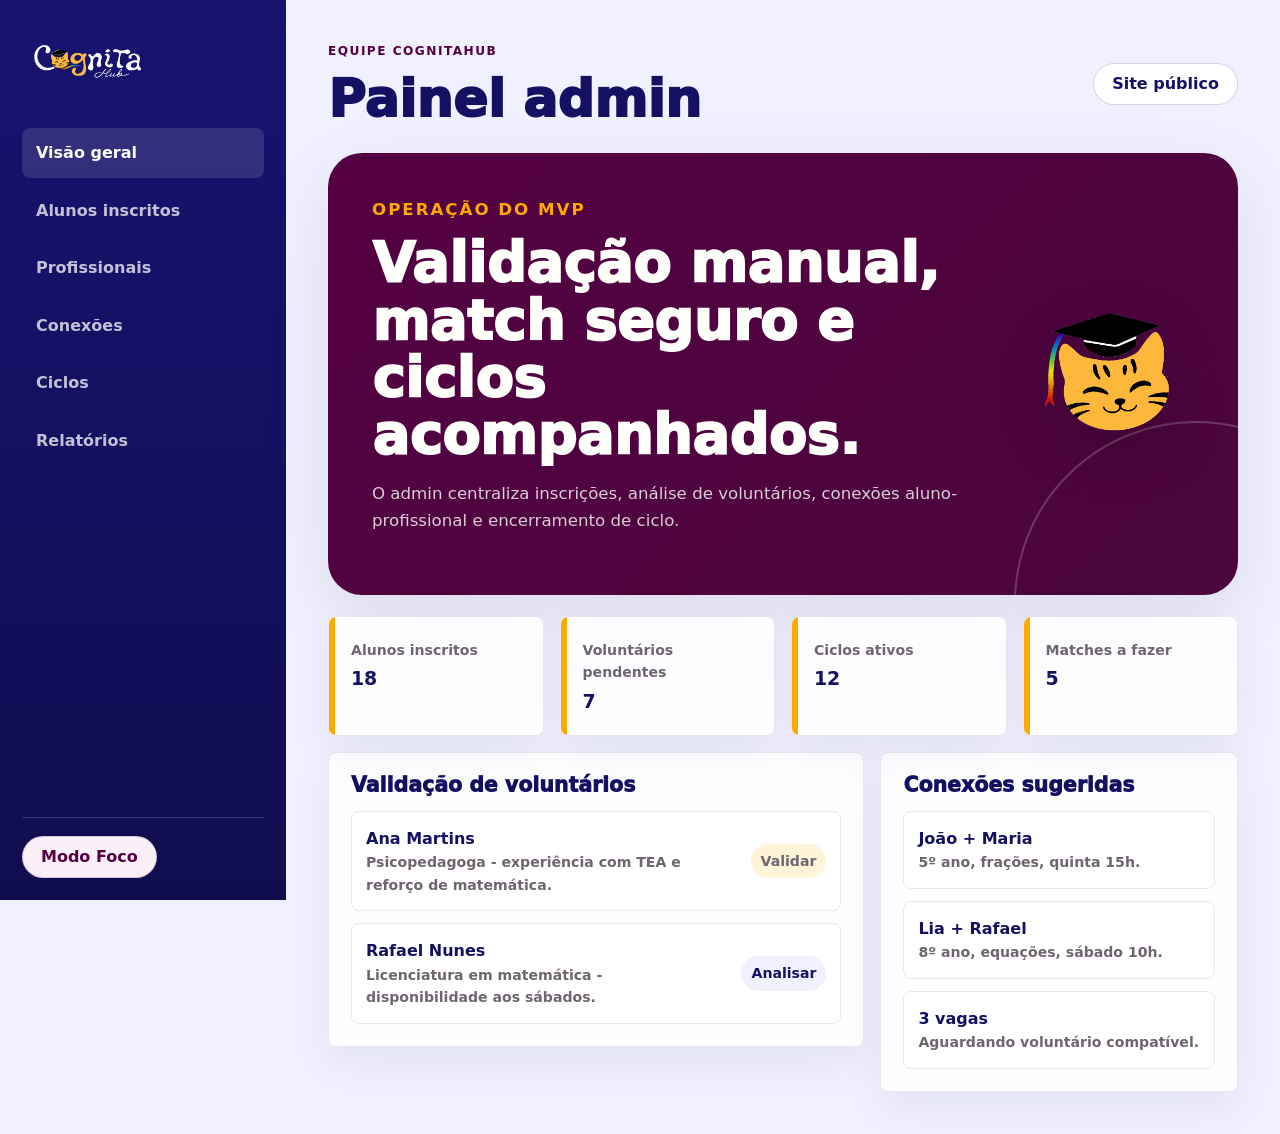
==== pages/admin.html @ 5374a5af "Initial commit" ====
<!DOCTYPE html>
<html lang="pt-BR">
  <head>
    <meta charset="UTF-8" />
    <meta name="viewport" content="width=device-width, initial-scale=1.0" />
    <title>Admin | CognitaHub</title>
    <link rel="stylesheet" href="../css/styles.css" />
  </head>
  <body class="app-body">
    <div class="app-shell">
      <aside class="sidebar" aria-label="Menu administrativo">
        <a class="sidebar-logo sidebar-logo-clean" href="../index.html">
          <img src="../assets/logo-retangular-transparent.png" alt="CognitaHub" />
        </a>
        <nav class="sidebar-nav">
          <a class="active" href="admin.html">Visão geral</a>
          <a href="#alunos">Alunos inscritos</a>
          <a href="#profissionais">Profissionais</a>
          <a href="#matches">Conexões</a>
          <a href="#ciclos">Ciclos</a>
          <a href="#relatorios">Relatórios</a>
        </nav>
        <div class="sidebar-footer">
          <button class="btn btn-soft" type="button" data-focus-toggle aria-pressed="false">Modo Foco</button>
        </div>
      </aside>

      <main class="app-main">
        <div class="app-topbar">
          <div>
            <p class="eyebrow">Equipe CognitaHub</p>
            <h1>Painel admin</h1>
          </div>
          <a class="btn btn-ghost" href="../index.html">Site público</a>
        </div>

        <section class="app-hero">
          <div>
            <p class="eyebrow">Operação do MVP</p>
            <h2>Validação manual, match seguro e ciclos acompanhados.</h2>
            <p>
              O admin centraliza inscrições, análise de voluntários, conexões aluno-profissional e encerramento de ciclo.
            </p>
          </div>
          <img src="../assets/logo-icon-transparent.png" alt="" aria-hidden="true" />
        </section>

        <section class="stats-grid" aria-label="Resumo administrativo">
          <article class="app-card stat">
            <span>Alunos inscritos</span>
            <strong>18</strong>
          </article>
          <article class="app-card stat">
            <span>Voluntários pendentes</span>
            <strong>7</strong>
          </article>
          <article class="app-card stat">
            <span>Ciclos ativos</span>
            <strong>12</strong>
          </article>
          <article class="app-card stat">
            <span>Matches a fazer</span>
            <strong>5</strong>
          </article>
        </section>

        <section class="dashboard-grid">
          <article class="app-card" id="profissionais">
            <h2>Validação de voluntários</h2>
            <ul class="admin-list">
              <li class="list-row">
                <div>
                  <strong>Ana Martins</strong>
                  <span>Psicopedagoga - experiência com TEA e reforço de matemática.</span>
                </div>
                <span class="tag">Validar</span>
              </li>
              <li class="list-row">
                <div>
                  <strong>Rafael Nunes</strong>
                  <span>Licenciatura em matemática - disponibilidade aos sábados.</span>
                </div>
                <span class="tag blue">Analisar</span>
              </li>
            </ul>
          </article>

          <aside class="app-card" id="matches">
            <h2>Conexões sugeridas</h2>
            <ul class="task-list">
              <li class="list-row">
                <div>
                  <strong>João + Maria</strong>
                  <span>5º ano, frações, quinta 15h.</span>
                </div>
              </li>
              <li class="list-row">
                <div>
                  <strong>Lia + Rafael</strong>
                  <span>8º ano, equações, sábado 10h.</span>
                </div>
              </li>
              <li class="list-row">
                <div>
                  <strong>3 vagas</strong>
                  <span>Aguardando voluntário compatível.</span>
                </div>
              </li>
            </ul>
          </aside>
        </section>
      </main>
    </div>

    <nav class="bottom-nav" aria-label="Menu inferior">
      <a class="active" href="admin.html">Geral</a>
      <a href="#alunos">Alunos</a>
      <a href="#profissionais">Profissionais</a>
      <a href="#matches">Conexões</a>
      <a href="#relatorios">Relatórios</a>
    </nav>

    <script src="../js/app.js"></script>
  </body>
</html>
---- css/styles.css ----
:root {
  --warm-white: #fffffc;
  --paper: #ffffff;
  --navy: #141162;
  --gold: #ffa800;
  --wine: #540042;
  --ink: #230220;
  --muted: #6f6570;
  --line: #ebe6ec;
  --soft-gold: #fff4d8;
  --soft-blue: #f0f0ff;
  --soft-wine: #faeef7;
  --soft-lavender: #f4f2ff;
  --shadow: 0 22px 70px rgba(35, 2, 32, 0.09);
  --shadow-strong: 0 28px 90px rgba(20, 17, 98, 0.2);
  --radius-sm: 8px;
  --radius: 20px;
  --radius-lg: 34px;
  --container: 1180px;
  --header-height: 78px;
}

* {
  box-sizing: border-box;
}

html {
  scroll-behavior: smooth;
}

body {
  margin: 0;
  background: var(--warm-white);
  color: var(--ink);
  font-family: Inter, ui-sans-serif, system-ui, -apple-system, BlinkMacSystemFont, "Segoe UI", sans-serif;
  line-height: 1.6;
  letter-spacing: 0;
}

body.nav-open {
  overflow: hidden;
}

img {
  display: block;
  max-width: 100%;
}

a {
  color: inherit;
  text-decoration: none;
}

button,
input,
select,
textarea {
  font: inherit;
}

button {
  cursor: pointer;
}

:focus-visible {
  outline: 3px solid var(--gold);
  outline-offset: 3px;
}

.sr-only,
.skip-link:not(:focus) {
  position: absolute;
  width: 1px;
  height: 1px;
  padding: 0;
  margin: -1px;
  overflow: hidden;
  clip: rect(0, 0, 0, 0);
  white-space: nowrap;
  border: 0;
}

.skip-link:focus {
  position: fixed;
  z-index: 1000;
  top: 14px;
  left: 14px;
  padding: 10px 14px;
  border-radius: var(--radius);
  background: var(--gold);
  color: var(--ink);
  font-weight: 800;
}

.site-header {
  position: sticky;
  z-index: 50;
  top: 0;
  display: grid;
  grid-template-columns: auto 1fr auto;
  align-items: center;
  min-height: var(--header-height);
  padding: 12px clamp(18px, 4vw, 48px);
  border-bottom: 1px solid rgba(20, 17, 98, 0.09);
  background: rgba(255, 255, 252, 0.94);
  backdrop-filter: blur(14px);
}

.brand {
  display: inline-flex;
  align-items: center;
  width: min(220px, 44vw);
}

.brand img {
  width: 100%;
  max-height: 52px;
  object-fit: contain;
  object-position: left center;
  border-radius: var(--radius);
}

.brand-clean {
  width: auto;
  gap: 12px;
}

.brand-orb {
  display: grid;
  width: 54px;
  height: 54px;
  flex: 0 0 auto;
  place-items: center;
  overflow: hidden;
  border-radius: 18px;
  background: var(--navy);
  box-shadow: 0 14px 30px rgba(20, 17, 98, 0.16);
}

.brand-orb img {
  width: 48px;
  height: 48px;
  max-height: none;
  object-fit: contain;
  border-radius: 0;
}

.brand-copy {
  display: flex;
  flex-direction: column;
  line-height: 1.05;
}

.brand-copy strong {
  color: var(--navy);
  font-size: 1.15rem;
  font-weight: 950;
}

.brand-copy small {
  margin-top: 4px;
  color: var(--muted);
  font-size: 0.82rem;
  font-weight: 700;
}

.site-nav {
  display: flex;
  justify-content: center;
  gap: clamp(16px, 2.4vw, 34px);
  color: var(--ink);
  font-size: 0.95rem;
  font-weight: 700;
}

.site-nav a {
  position: relative;
  padding: 10px 0;
}

.site-nav a::after {
  position: absolute;
  right: 0;
  bottom: 4px;
  left: 0;
  height: 2px;
  background: var(--gold);
  content: "";
  transform: scaleX(0);
  transform-origin: left;
  transition: transform 180ms ease;
}

.site-nav a:hover::after,
.site-nav a:focus-visible::after {
  transform: scaleX(1);
}

.header-actions,
.hero-actions,
.form-actions {
  display: flex;
  align-items: center;
  gap: 10px;
  flex-wrap: wrap;
}

.btn {
  display: inline-flex;
  min-height: 42px;
  align-items: center;
  justify-content: center;
  gap: 8px;
  border: 1px solid transparent;
  border-radius: 999px;
  padding: 10px 18px;
  font-weight: 800;
  line-height: 1;
  transition: transform 160ms ease, box-shadow 160ms ease, background 160ms ease, color 160ms ease, border 160ms ease;
}

.btn:hover {
  transform: translateY(-1px);
}

.btn-primary {
  background: var(--gold);
  color: var(--ink);
  box-shadow: 0 10px 24px rgba(255, 168, 0, 0.24);
}

.btn-primary:hover {
  background: #ffbc2e;
}

.btn-ghost {
  border-color: rgba(20, 17, 98, 0.18);
  background: var(--paper);
  color: var(--navy);
}

.btn-ghost:hover {
  border-color: var(--navy);
}

.btn-soft {
  border-color: rgba(84, 0, 66, 0.18);
  background: var(--soft-wine);
  color: var(--wine);
}

.btn-light {
  background: var(--paper);
  color: var(--navy);
}

.btn-large {
  min-height: 50px;
  padding-inline: 22px;
}

.menu-toggle {
  display: none;
  width: 44px;
  height: 44px;
  align-items: center;
  justify-content: center;
  border: 1px solid var(--line);
  border-radius: 999px;
  background: var(--paper);
}

.menu-toggle span:not(.sr-only) {
  display: block;
  width: 18px;
  height: 2px;
  margin: 3px 0;
  border-radius: 999px;
  background: var(--navy);
}

.hero {
  position: relative;
  min-height: calc(88svh - var(--header-height));
  overflow: hidden;
  display: flex;
  align-items: center;
  padding: clamp(64px, 8vw, 110px) clamp(22px, 6vw, 86px);
  background: var(--navy);
  color: var(--warm-white);
}

.hero::after {
  position: absolute;
  right: 0;
  bottom: 0;
  left: 0;
  height: 12px;
  background: var(--gold);
  content: "";
}

.hero-v2 {
  display: grid;
  grid-template-columns: minmax(0, 1fr) minmax(340px, 0.86fr);
  gap: clamp(30px, 6vw, 82px);
  min-height: calc(92svh - var(--header-height));
  background: linear-gradient(135deg, var(--navy) 0%, #17136f 56%, #21115e 100%);
}

.hero-v2::after {
  height: 10px;
}

.hero-bg-shape {
  display: none;
}

.hero-mark {
  position: absolute;
  right: clamp(-130px, -6vw, -40px);
  bottom: clamp(18px, 5vw, 70px);
  width: min(48vw, 560px);
  min-width: 320px;
  border-radius: 50%;
  opacity: 0.93;
  box-shadow: 0 34px 80px rgba(0, 0, 0, 0.22);
}

.hero-content {
  position: relative;
  z-index: 1;
  width: min(720px, 100%);
}

.hero-v2 .hero-content {
  z-index: 2;
  width: min(760px, 100%);
}

.eyebrow {
  margin: 0 0 12px;
  color: var(--wine);
  font-size: 0.76rem;
  font-weight: 900;
  letter-spacing: 0.12em;
  text-transform: uppercase;
}

.hero .eyebrow,
.volunteer-cta .eyebrow,
.app-hero .eyebrow {
  color: var(--gold);
}

h1,
h2,
h3,
p {
  overflow-wrap: break-word;
}

h1,
h2,
h3 {
  margin: 0;
  color: inherit;
  line-height: 1.04;
  letter-spacing: 0;
}

h1 {
  max-width: 13ch;
  font-size: clamp(3rem, 6.6vw, 6.2rem);
  font-weight: 950;
}

h2 {
  font-size: clamp(2rem, 4.4vw, 4rem);
  font-weight: 950;
}

h3 {
  font-size: clamp(1.12rem, 2vw, 1.45rem);
  font-weight: 900;
}

.hero-copy {
  max-width: 690px;
  margin: 22px 0 28px;
  color: rgba(255, 255, 252, 0.88);
  font-size: clamp(1.08rem, 2vw, 1.35rem);
}

.hero-v2 .hero-copy {
  max-width: 650px;
  margin: 26px 0 30px;
  color: rgba(255, 255, 252, 0.84);
  font-size: clamp(1.08rem, 1.7vw, 1.28rem);
}

.hero-visual {
  position: relative;
  z-index: 2;
  display: grid;
  place-items: center;
}

.mascot-stage {
  position: relative;
  display: grid;
  width: min(430px, 100%);
  aspect-ratio: 1 / 1;
  place-items: center;
  border: 1px solid rgba(255, 255, 252, 0.16);
  border-radius: var(--radius-lg);
  background: rgba(255, 255, 252, 0.08);
  box-shadow: var(--shadow-strong);
  backdrop-filter: blur(10px);
}

.hero-mascot {
  width: 80%;
  max-height: 84%;
  object-fit: contain;
  filter: drop-shadow(0 26px 35px rgba(0, 0, 0, 0.22));
}

.floating-card {
  position: absolute;
  min-width: 118px;
  border: 1px solid rgba(20, 17, 98, 0.08);
  border-radius: var(--radius-sm);
  padding: 12px 14px;
  background: var(--paper);
  color: var(--navy);
  box-shadow: 0 18px 46px rgba(0, 0, 0, 0.16);
}

.floating-card strong {
  display: block;
  color: var(--gold);
  font-size: 1.15rem;
  font-weight: 950;
}

.floating-card span {
  display: block;
  margin-top: 2px;
  color: var(--muted);
  font-size: 0.78rem;
  font-weight: 800;
}

.card-a {
  top: 34px;
  left: -32px;
}

.card-b {
  right: -38px;
  top: 48%;
}

.card-c {
  bottom: -22px;
  left: 36px;
}

.hero-metrics {
  display: flex;
  flex-wrap: wrap;
  gap: 10px;
  margin-top: 28px;
}

.hero-metrics span {
  border: 1px solid rgba(255, 255, 252, 0.22);
  border-radius: 999px;
  padding: 8px 12px;
  background: rgba(255, 255, 252, 0.09);
  color: var(--warm-white);
  font-size: 0.9rem;
  font-weight: 800;
}

.section {
  width: min(var(--container), calc(100% - 36px));
  margin: 0 auto;
  padding: clamp(68px, 9vw, 112px) 0;
}

.section-heading {
  max-width: 780px;
  margin: 0 auto 34px;
  text-align: center;
}

.section-heading.align-left {
  margin: 0;
  text-align: left;
}

.section-heading p:not(.eyebrow),
.safety-section p,
.volunteer-cta p,
.app-hero p {
  color: var(--muted);
  font-size: 1.04rem;
}

.feature-grid {
  display: grid;
  gap: 18px;
}

.feature-grid.three {
  grid-template-columns: repeat(3, minmax(0, 1fr));
}

.card,
.mini-card,
.auth-panel,
.app-card,
.activity-card,
.list-row {
  border: 1px solid var(--line);
  border-radius: var(--radius-sm);
  background: var(--paper);
  box-shadow: var(--shadow);
}

.card {
  padding: 26px;
}

.card p {
  margin: 12px 0 0;
  color: var(--muted);
}

.step-card {
  position: relative;
  overflow: hidden;
  min-height: 210px;
}

.step-card::before {
  position: absolute;
  top: 0;
  right: 0;
  left: 0;
  height: 6px;
  background: var(--gold);
  content: "";
}

.step-number {
  display: inline-flex;
  width: 42px;
  height: 42px;
  align-items: center;
  justify-content: center;
  margin-bottom: 18px;
  border-radius: 50%;
  background: var(--navy);
  color: var(--warm-white);
  font-weight: 900;
}

.split-section {
  display: grid;
  grid-template-columns: 0.86fr 1.14fr;
  gap: clamp(28px, 6vw, 74px);
  align-items: start;
}

.audience-list {
  display: grid;
  gap: 16px;
}

.audience-card {
  display: grid;
  grid-template-columns: 0.38fr 1fr;
  gap: 18px;
  align-items: center;
}

.audience-card h3 {
  color: var(--navy);
}

.journey-section {
  position: relative;
}

.journey-grid {
  position: relative;
  display: grid;
  grid-template-columns: repeat(3, minmax(0, 1fr));
  gap: 20px;
}

.journey-grid::before {
  position: absolute;
  top: 68px;
  right: 14%;
  left: 14%;
  height: 3px;
  border-radius: 999px;
  background: linear-gradient(90deg, var(--gold), var(--wine));
  content: "";
  opacity: 0.35;
}

.journey-card {
  position: relative;
  z-index: 1;
  min-height: 260px;
  border: 1px solid rgba(20, 17, 98, 0.1);
  border-radius: var(--radius-sm);
  padding: 28px;
  background: var(--paper);
  box-shadow: var(--shadow);
}

.journey-index {
  display: inline-flex;
  margin-bottom: 18px;
  color: var(--wine);
  font-size: 0.8rem;
  font-weight: 950;
  letter-spacing: 0.12em;
}

.journey-icon {
  display: grid;
  width: 58px;
  height: 58px;
  place-items: center;
  margin-bottom: 20px;
  border-radius: var(--radius-sm);
  background: var(--soft-gold);
  color: var(--wine);
  font-weight: 950;
}

.journey-card h3 {
  color: var(--navy);
}

.journey-card p {
  margin: 12px 0 0;
  color: var(--muted);
}

.audience-v2 {
  display: grid;
  grid-template-columns: 0.95fr 1.05fr;
  gap: clamp(32px, 6vw, 80px);
  align-items: center;
}

.audience-copy p:not(.eyebrow) {
  max-width: 620px;
  color: var(--muted);
  font-size: 1.08rem;
}

.pill-list {
  display: flex;
  flex-wrap: wrap;
  gap: 10px;
  margin-top: 26px;
}

.pill-list span {
  border-radius: 999px;
  padding: 10px 14px;
  background: var(--soft-blue);
  color: var(--navy);
  font-weight: 900;
}

.student-panel {
  position: relative;
  overflow: hidden;
  display: grid;
  min-height: 420px;
  align-content: end;
  gap: 16px;
  border-radius: var(--radius-lg);
  padding: 34px;
  background: linear-gradient(135deg, var(--navy), #27227f);
  color: var(--warm-white);
  box-shadow: var(--shadow-strong);
}

.student-panel img {
  position: absolute;
  top: 34px;
  right: 34px;
  width: min(220px, 44%);
  filter: drop-shadow(0 20px 30px rgba(0, 0, 0, 0.18));
}

.student-message {
  position: relative;
  z-index: 1;
  width: min(430px, 100%);
  border: 1px solid rgba(255, 255, 252, 0.18);
  border-radius: var(--radius);
  padding: 20px;
  background: rgba(255, 255, 252, 0.1);
}

.student-message strong {
  display: block;
  font-size: 1.25rem;
}

.student-message span {
  display: block;
  margin-top: 8px;
  color: rgba(255, 255, 252, 0.72);
}

.student-mini-grid {
  position: relative;
  z-index: 1;
  display: grid;
  grid-template-columns: repeat(2, 1fr);
  gap: 14px;
}

.student-mini-grid div {
  border-radius: var(--radius-sm);
  padding: 18px;
  background: var(--paper);
  color: var(--navy);
}

.student-mini-grid strong {
  display: block;
  color: var(--gold);
  font-size: 1.7rem;
  font-weight: 950;
}

.student-mini-grid span {
  color: var(--muted);
  font-weight: 800;
}

.band {
  width: 100%;
  max-width: none;
  padding-inline: max(18px, calc((100vw - var(--container)) / 2));
  background: var(--soft-blue);
}

.cycle-v2 {
  background: var(--soft-lavender);
}

.timeline {
  display: grid;
  grid-template-columns: repeat(6, minmax(0, 1fr));
  gap: 12px;
}

.timeline article {
  min-height: 148px;
  border: 1px solid rgba(20, 17, 98, 0.12);
  border-radius: var(--radius);
  padding: 18px;
  background: var(--paper);
}

.timeline span {
  display: inline-block;
  margin-bottom: 14px;
  color: var(--wine);
  font-size: 0.78rem;
  font-weight: 900;
  text-transform: uppercase;
}

.timeline h3 {
  font-size: 1rem;
  line-height: 1.28;
}

.cycle-track {
  position: relative;
  display: grid;
  grid-template-columns: repeat(6, minmax(0, 1fr));
  gap: 14px;
}

.cycle-track::before {
  position: absolute;
  top: 34px;
  right: 7%;
  left: 7%;
  height: 4px;
  border-radius: 999px;
  background: linear-gradient(90deg, var(--gold), var(--wine), var(--navy));
  content: "";
  opacity: 0.3;
}

.cycle-track article {
  position: relative;
  z-index: 1;
  min-height: 170px;
  border: 1px solid rgba(20, 17, 98, 0.12);
  border-radius: var(--radius-sm);
  padding: 22px;
  background: rgba(255, 255, 255, 0.86);
  box-shadow: 0 18px 46px rgba(20, 17, 98, 0.07);
}

.cycle-track article::before {
  display: block;
  width: 24px;
  height: 24px;
  margin-bottom: 26px;
  border: 5px solid var(--gold);
  border-radius: 50%;
  background: var(--navy);
  content: "";
}

.cycle-track span {
  display: block;
  color: var(--wine);
  font-size: 0.78rem;
  font-weight: 950;
  letter-spacing: 0.08em;
  text-transform: uppercase;
}

.cycle-track strong {
  display: block;
  margin-top: 12px;
  color: var(--ink);
  font-size: 1rem;
  line-height: 1.25;
}

.platform-section {
  padding-bottom: 48px;
}

.role-tabs,
.signup-tabs,
.grade-tabs {
  display: flex;
  flex-wrap: wrap;
  justify-content: center;
  gap: 8px;
  margin: 0 auto 24px;
}

.role-tab,
.signup-tab,
.grade-tab {
  min-height: 40px;
  border: 1px solid rgba(20, 17, 98, 0.16);
  border-radius: 999px;
  padding: 9px 16px;
  background: var(--paper);
  color: var(--navy);
  font-weight: 850;
}

.role-tab.active,
.signup-tab.active,
.grade-tab.active {
  border-color: var(--navy);
  background: var(--navy);
  color: var(--warm-white);
}

.dashboard-preview {
  position: relative;
  min-height: 315px;
  overflow: hidden;
  border-radius: var(--radius-lg);
  background: linear-gradient(135deg, var(--navy), #201775);
  color: var(--warm-white);
  box-shadow: var(--shadow-strong);
}

.preview-panel {
  display: none;
  padding: clamp(22px, 4vw, 36px);
}

.preview-panel.active {
  display: block;
}

.preview-header {
  display: flex;
  align-items: start;
  justify-content: space-between;
  gap: 18px;
  margin-bottom: 28px;
}

.mini-grid {
  display: grid;
  grid-template-columns: repeat(3, minmax(0, 1fr));
  gap: 14px;
}

.mini-card {
  border-radius: var(--radius-sm);
  padding: 22px;
  background: rgba(255, 255, 252, 0.96);
  color: var(--ink);
  box-shadow: none;
}

.mini-card span,
.stat span,
.progress-label,
.activity-meta,
.list-row span {
  display: block;
  color: var(--muted);
  font-size: 0.88rem;
  font-weight: 750;
}

.mini-card strong,
.stat strong {
  display: block;
  margin-top: 6px;
  color: var(--navy);
  font-size: 1.18rem;
  line-height: 1.25;
}

.safety-section {
  display: flex;
  align-items: center;
  justify-content: space-between;
  gap: 28px;
  margin-block: clamp(24px, 5vw, 64px);
  border: 1px solid rgba(20, 17, 98, 0.1);
  border-radius: var(--radius-lg);
  padding: clamp(28px, 5vw, 48px);
  background: var(--paper);
  box-shadow: 0 18px 48px rgba(20, 17, 98, 0.07);
}

.safety-section > div {
  max-width: 790px;
}

.volunteer-cta {
  width: min(var(--container), calc(100% - 36px));
  margin-bottom: 64px;
  border-radius: var(--radius);
  padding: clamp(28px, 5vw, 52px);
  background: var(--wine);
  color: var(--warm-white);
  box-shadow: var(--shadow);
}

.volunteer-cta {
  display: flex;
  align-items: center;
  justify-content: space-between;
  gap: 28px;
}

.volunteer-cta p {
  max-width: 780px;
  color: rgba(255, 255, 252, 0.82);
}

.volunteer-cta-v2 {
  display: grid;
  grid-template-columns: 1fr auto;
  align-items: center;
  gap: 32px;
  border-radius: var(--radius-lg);
  padding: clamp(34px, 5vw, 58px);
  background: linear-gradient(135deg, var(--wine), #3b0431);
}

.volunteer-cta-v2 h2 {
  max-width: 780px;
}

.volunteer-cta-v2 p:not(.eyebrow) {
  max-width: 680px;
  color: rgba(255, 255, 252, 0.78);
  font-size: 1.08rem;
}

.volunteer-cta-v2 img {
  width: min(260px, 24vw);
  filter: drop-shadow(0 22px 32px rgba(0, 0, 0, 0.2));
}

.footer {
  padding: 24px;
  background: var(--warm-white);
  color: var(--warm-white);
}

.footer-inner {
  width: 100%;
  border-radius: 34px;
  padding: clamp(34px, 5vw, 72px) clamp(28px, 6vw, 86px) clamp(30px, 4vw, 54px);
  background: #2a0063;
}

.footer-main {
  display: grid;
  grid-template-columns: 1.6fr 1fr 1.05fr 1fr 1.35fr;
  gap: clamp(28px, 5vw, 76px);
  align-items: start;
}

.footer-brand img {
  width: 184px;
  height: auto;
  object-fit: contain;
  object-position: left center;
}

.footer-brand p {
  margin: 28px 0 18px;
  color: rgba(255, 255, 252, 0.92);
  font-weight: 750;
}

.social-links {
  display: flex;
  gap: 14px;
}

.social-links a {
  display: inline-flex;
  width: 30px;
  height: 30px;
  align-items: center;
  justify-content: center;
  color: var(--warm-white);
}

.social-links svg {
  width: 27px;
  height: 27px;
  fill: none;
  stroke: currentColor;
  stroke-linecap: round;
  stroke-linejoin: round;
  stroke-width: 2;
}

.social-links path {
  fill: currentColor;
  stroke: none;
}

.footer-column {
  display: grid;
  gap: 18px;
  color: rgba(255, 255, 252, 0.88);
  font-size: 1rem;
}

.footer-column strong {
  color: var(--warm-white);
  font-size: 1.04rem;
  font-weight: 900;
  line-height: 1.35;
}

.footer-column a {
  width: fit-content;
  color: rgba(255, 255, 252, 0.9);
  font-weight: 650;
  line-height: 1.35;
}

.footer-column a:hover {
  color: var(--gold);
}

.footer-divider {
  height: 1px;
  margin: clamp(42px, 6vw, 62px) 0;
  background: rgba(255, 255, 252, 0.64);
}

.footer-bottom {
  display: flex;
  align-items: center;
  justify-content: space-between;
  gap: 24px;
}

.cforce-mark {
  display: inline-flex;
  align-items: baseline;
  color: var(--warm-white);
  font-weight: 950;
  line-height: 1;
}

.cforce-mark span:first-child {
  font-size: clamp(2.7rem, 5vw, 4.4rem);
}

.cforce-mark span:last-child {
  margin-left: 3px;
  font-size: clamp(1.8rem, 3vw, 2.8rem);
  letter-spacing: 0.02em;
}

.made-by {
  display: flex;
  align-items: center;
  gap: 8px;
  margin: 0;
  color: rgba(255, 255, 252, 0.94);
  font-size: 1rem;
  font-weight: 650;
}


.auth-main {
  min-height: calc(100svh - var(--header-height));
  padding: clamp(28px, 6vw, 70px) 18px;
  background: var(--soft-blue);
}

.auth-layout {
  display: grid;
  grid-template-columns: 0.86fr 1.14fr;
  width: min(var(--container), 100%);
  margin: 0 auto;
  overflow: hidden;
  border-radius: var(--radius);
  background: var(--paper);
  box-shadow: var(--shadow);
}

.auth-intro {
  display: flex;
  min-height: 640px;
  flex-direction: column;
  justify-content: space-between;
  padding: clamp(28px, 5vw, 54px);
  background: var(--navy);
  color: var(--warm-white);
}

.auth-intro img {
  width: min(280px, 76%);
  filter: drop-shadow(0 28px 44px rgba(0, 0, 0, 0.22));
}

.auth-intro p {
  color: rgba(255, 255, 252, 0.82);
}

.auth-content {
  padding: clamp(28px, 5vw, 54px);
}

.auth-panel {
  padding: 24px;
  box-shadow: none;
}

.auth-panel + .auth-panel {
  margin-top: 18px;
}

.form-grid {
  display: grid;
  grid-template-columns: repeat(2, minmax(0, 1fr));
  gap: 16px;
}

.form-field {
  display: grid;
  gap: 7px;
}

.form-field.full {
  grid-column: 1 / -1;
}

.form-field label {
  color: var(--ink);
  font-size: 0.9rem;
  font-weight: 850;
}

.form-field input,
.form-field select,
.form-field textarea {
  width: 100%;
  border: 1px solid var(--line);
  border-radius: var(--radius);
  padding: 12px 13px;
  background: var(--warm-white);
  color: var(--ink);
}

.form-field textarea {
  min-height: 112px;
  resize: vertical;
}

.fine-print {
  color: var(--muted);
  font-size: 0.92rem;
}

.signup-panel {
  display: none;
}

.signup-panel.active {
  display: block;
}

.app-body {
  min-height: 100vh;
  background: var(--soft-blue);
}

.app-shell {
  display: grid;
  grid-template-columns: 286px 1fr;
  min-height: 100vh;
}

.sidebar {
  position: sticky;
  top: 0;
  display: flex;
  height: 100vh;
  flex-direction: column;
  padding: 22px;
  background: linear-gradient(180deg, #17136f 0%, var(--navy) 48%, #100d4f 100%);
  color: var(--warm-white);
}

.sidebar-logo {
  margin-bottom: 28px;
}

.sidebar-logo img {
  width: 190px;
  max-height: 50px;
  object-fit: contain;
  object-position: left center;
}

.sidebar-logo-clean {
  display: flex;
  width: 100%;
  min-height: 72px;
  align-items: center;
  padding: 8px 0;
}

.sidebar-logo-clean img {
  width: min(210px, 100%);
  max-height: 62px;
}

.sidebar-nav {
  display: grid;
  gap: 8px;
}

.sidebar-nav a {
  border-radius: var(--radius-sm);
  padding: 12px 14px;
  color: rgba(255, 255, 252, 0.74);
  font-weight: 800;
}

.sidebar-nav a.active,
.sidebar-nav a:hover {
  background: rgba(255, 255, 252, 0.12);
  color: var(--warm-white);
}

.sidebar-footer {
  margin-top: auto;
  border-top: 1px solid rgba(255, 255, 252, 0.16);
  padding-top: 18px;
}

.app-main {
  padding: clamp(22px, 4vw, 42px);
}

.app-topbar {
  display: flex;
  align-items: center;
  justify-content: space-between;
  gap: 18px;
  margin-bottom: 26px;
}

.app-topbar h1 {
  max-width: none;
  color: var(--navy);
  font-size: clamp(2rem, 4vw, 3.2rem);
}

.app-hero {
  position: relative;
  overflow: hidden;
  display: grid;
  grid-template-columns: 1fr auto;
  gap: 24px;
  align-items: center;
  margin-bottom: 22px;
  border-radius: var(--radius-lg);
  padding: clamp(26px, 4vw, 44px);
  background: linear-gradient(135deg, var(--wine), #4a063d);
  color: var(--warm-white);
  box-shadow: var(--shadow);
}

.app-hero::before {
  position: absolute;
  right: -140px;
  bottom: -190px;
  width: 360px;
  height: 360px;
  border: 2px solid rgba(255, 255, 252, 0.2);
  border-radius: 50%;
  content: "";
}

.app-hero h2 {
  max-width: 920px;
  font-size: clamp(2rem, 4.3vw, 4rem);
}

.app-hero p {
  position: relative;
  z-index: 1;
  max-width: 820px;
  color: rgba(255, 255, 252, 0.8);
}

.app-hero img {
  position: relative;
  z-index: 1;
  width: min(170px, 22vw);
  filter: drop-shadow(0 20px 28px rgba(0, 0, 0, 0.18));
}

.stats-grid,
.dashboard-grid {
  display: grid;
  gap: 16px;
}

.stats-grid {
  grid-template-columns: repeat(4, minmax(0, 1fr));
  margin-bottom: 16px;
}

.dashboard-grid {
  grid-template-columns: 1.2fr 0.8fr;
  align-items: start;
}

.app-card {
  border: 1px solid rgba(20, 17, 98, 0.09);
  padding: 22px;
  background: rgba(255, 255, 255, 0.88);
  box-shadow: 0 16px 44px rgba(20, 17, 98, 0.06);
}

.app-card h2 {
  margin-bottom: 14px;
  color: var(--navy);
  font-size: 1.28rem;
}

.stat {
  position: relative;
  overflow: hidden;
  border-top: 0;
}

.stat::before {
  position: absolute;
  inset: 0 auto 0 0;
  width: 6px;
  background: var(--gold);
  content: "";
}

.progress-track {
  overflow: hidden;
  height: 11px;
  border-radius: 999px;
  background: var(--line);
}

.progress-fill {
  height: 100%;
  border-radius: inherit;
  background: var(--gold);
}

.progress-row {
  display: grid;
  gap: 8px;
  margin: 14px 0;
}

.task-list,
.student-list,
.admin-list {
  display: grid;
  gap: 12px;
  margin: 0;
  padding: 0;
  list-style: none;
}

.list-row {
  display: flex;
  align-items: center;
  justify-content: space-between;
  gap: 14px;
  padding: 14px;
  box-shadow: none;
}

.list-row strong {
  display: block;
  color: var(--navy);
}

.tag {
  display: inline-flex;
  align-items: center;
  justify-content: center;
  border-radius: 999px;
  padding: 6px 10px;
  background: var(--soft-gold);
  color: var(--ink);
  font-size: 0.78rem;
  font-weight: 900;
  white-space: nowrap;
}

.tag.wine {
  background: var(--soft-wine);
  color: var(--wine);
}

.tag.blue {
  background: var(--soft-blue);
  color: var(--navy);
}

.bottom-nav {
  display: none;
}

.activities-main {
  width: min(var(--container), calc(100% - 36px));
  margin: 0 auto;
  padding: clamp(42px, 7vw, 80px) 0;
}

.activities-hero {
  display: grid;
  grid-template-columns: 1fr auto;
  gap: 24px;
  align-items: center;
  margin-bottom: 28px;
}

.activities-hero h1 {
  max-width: 12ch;
  color: var(--navy);
  font-size: clamp(2.5rem, 7vw, 5rem);
}

.activity-grid {
  display: grid;
  grid-template-columns: repeat(3, minmax(0, 1fr));
  gap: 16px;
}

.activity-card {
  padding: 22px;
  box-shadow: none;
}

.activity-card h2 {
  margin: 10px 0;
  color: var(--navy);
  font-size: 1.25rem;
}

.activity-card p {
  color: var(--muted);
}

.activity-card footer {
  display: flex;
  flex-wrap: wrap;
  gap: 8px;
  margin-top: 18px;
}

.focus-mode {
  --shadow: none;
  background: var(--warm-white);
}

.focus-mode *,
.focus-mode *::before,
.focus-mode *::after {
  transition: none !important;
  animation: none !important;
}

.focus-mode .hero,
.focus-mode .app-hero,
.focus-mode .volunteer-cta {
  background: var(--navy);
}

.focus-mode .hero-mark {
  opacity: 0.14;
}

.focus-mode .card,
.focus-mode .mini-card,
.focus-mode .app-card,
.focus-mode .auth-panel,
.focus-mode .activity-card,
.focus-mode .list-row {
  border-color: rgba(20, 17, 98, 0.22);
}

.focus-mode .section,
.focus-mode .app-main,
.focus-mode .auth-content {
  letter-spacing: 0;
}

@media (prefers-reduced-motion: reduce) {
  *,
  *::before,
  *::after {
    scroll-behavior: auto !important;
    transition: none !important;
    animation: none !important;
  }
}

@media (max-width: 1080px) {
  .site-header {
    grid-template-columns: auto auto;
  }

  .menu-toggle {
    display: inline-grid;
    justify-self: end;
  }

  .site-nav,
  .header-actions {
    position: fixed;
    right: 18px;
    left: 18px;
    display: none;
    border: 1px solid var(--line);
    background: var(--paper);
    box-shadow: var(--shadow);
  }

  .site-nav {
    top: 86px;
    flex-direction: column;
    align-items: stretch;
    gap: 0;
    border-radius: var(--radius) var(--radius) 0 0;
    padding: 12px;
  }

  .site-nav a {
    padding: 12px;
  }

  .header-actions {
    top: 334px;
    justify-content: stretch;
    border-radius: 0 0 var(--radius) var(--radius);
    padding: 12px;
  }

  .header-actions .btn {
    flex: 1;
  }

  .nav-open .site-nav,
  .nav-open .header-actions {
    display: flex;
  }

  .hero-mark {
    right: -170px;
    width: 560px;
    opacity: 0.42;
  }

  .hero-v2,
  .audience-v2,
  .volunteer-cta-v2 {
    grid-template-columns: 1fr;
  }

  .hero-visual {
    justify-items: start;
  }

  .mascot-stage {
    width: min(390px, 100%);
  }

  .feature-grid.three,
  .timeline,
  .journey-grid,
  .cycle-track,
  .stats-grid,
  .activity-grid {
    grid-template-columns: repeat(2, minmax(0, 1fr));
  }

  .journey-grid::before,
  .cycle-track::before {
    display: none;
  }

  .footer-main {
    grid-template-columns: repeat(2, minmax(0, 1fr));
  }

  .split-section,
  .auth-layout,
  .dashboard-grid {
    grid-template-columns: 1fr;
  }

  .auth-intro {
    min-height: 420px;
  }

  .app-shell {
    grid-template-columns: 1fr;
  }

  .sidebar {
    display: none;
  }

  .app-main {
    padding-bottom: 92px;
  }

  .bottom-nav {
    position: fixed;
    z-index: 40;
    right: 12px;
    bottom: 12px;
    left: 12px;
    display: grid;
    grid-template-columns: repeat(5, 1fr);
    gap: 6px;
    border: 1px solid var(--line);
    border-radius: var(--radius);
    padding: 8px;
    background: var(--paper);
    box-shadow: var(--shadow);
  }

  .bottom-nav a {
    border-radius: var(--radius);
    padding: 9px 6px;
    color: var(--muted);
    font-size: 0.78rem;
    font-weight: 850;
    text-align: center;
  }

  .bottom-nav a.active {
    background: var(--navy);
    color: var(--warm-white);
  }
}

@media (max-width: 760px) {
  :root {
    --header-height: 70px;
  }

  .site-header {
    padding-inline: 14px;
  }

  .brand {
    width: 172px;
  }

  .brand-clean {
    width: auto;
  }

  .brand-copy {
    display: none;
  }

  .hero {
    min-height: 82svh;
    padding: 54px 18px 72px;
  }

  .hero-v2 {
    min-height: auto;
    padding: 48px 18px 72px;
  }

  .hero-mark {
    right: -150px;
    bottom: 18px;
    min-width: 300px;
    width: 360px;
  }

  h1 {
    font-size: clamp(3.1rem, 17vw, 4.7rem);
  }

  .section {
    width: min(100% - 28px, var(--container));
    padding: 56px 0;
  }

  .feature-grid.three,
  .timeline,
  .journey-grid,
  .cycle-track,
  .mini-grid,
  .stats-grid,
  .activity-grid,
  .form-grid {
    grid-template-columns: 1fr;
  }

  .audience-card {
    grid-template-columns: 1fr;
  }

  .preview-header,
  .safety-section,
  .volunteer-cta,
  .app-topbar,
  .activities-hero,
  .app-hero {
    flex-direction: column;
    align-items: stretch;
  }

  .app-hero,
  .activities-hero {
    display: block;
  }

  .floating-card {
    position: static;
    min-width: 0;
  }

  .mascot-stage {
    gap: 10px;
    align-items: end;
    aspect-ratio: auto;
    padding: 22px;
  }

  .hero-mascot {
    width: min(260px, 76vw);
  }

  .student-panel {
    min-height: 380px;
    padding: 24px;
  }

  .student-panel img {
    top: 22px;
    right: 22px;
  }

  .student-mini-grid {
    grid-template-columns: 1fr;
  }

  .volunteer-cta-v2 img {
    width: min(210px, 70vw);
  }

  .app-hero img {
    margin-top: 20px;
    width: 128px;
  }

  .auth-main {
    padding-inline: 12px;
  }

  .auth-intro,
  .auth-content {
    padding: 24px;
  }

  .auth-intro {
    min-height: 360px;
  }

  .footer {
    padding: 12px;
  }

  .footer-inner {
    border-radius: 28px;
    padding: 30px 22px;
  }

  .footer-main,
  .footer-bottom {
    grid-template-columns: 1fr;
  }

  .footer-main {
    display: grid;
    gap: 30px;
  }

  .footer-bottom {
    display: grid;
    gap: 24px;
  }

  .footer-column {
    gap: 14px;
  }

  .made-by {
    align-items: flex-start;
    flex-wrap: wrap;
  }
}
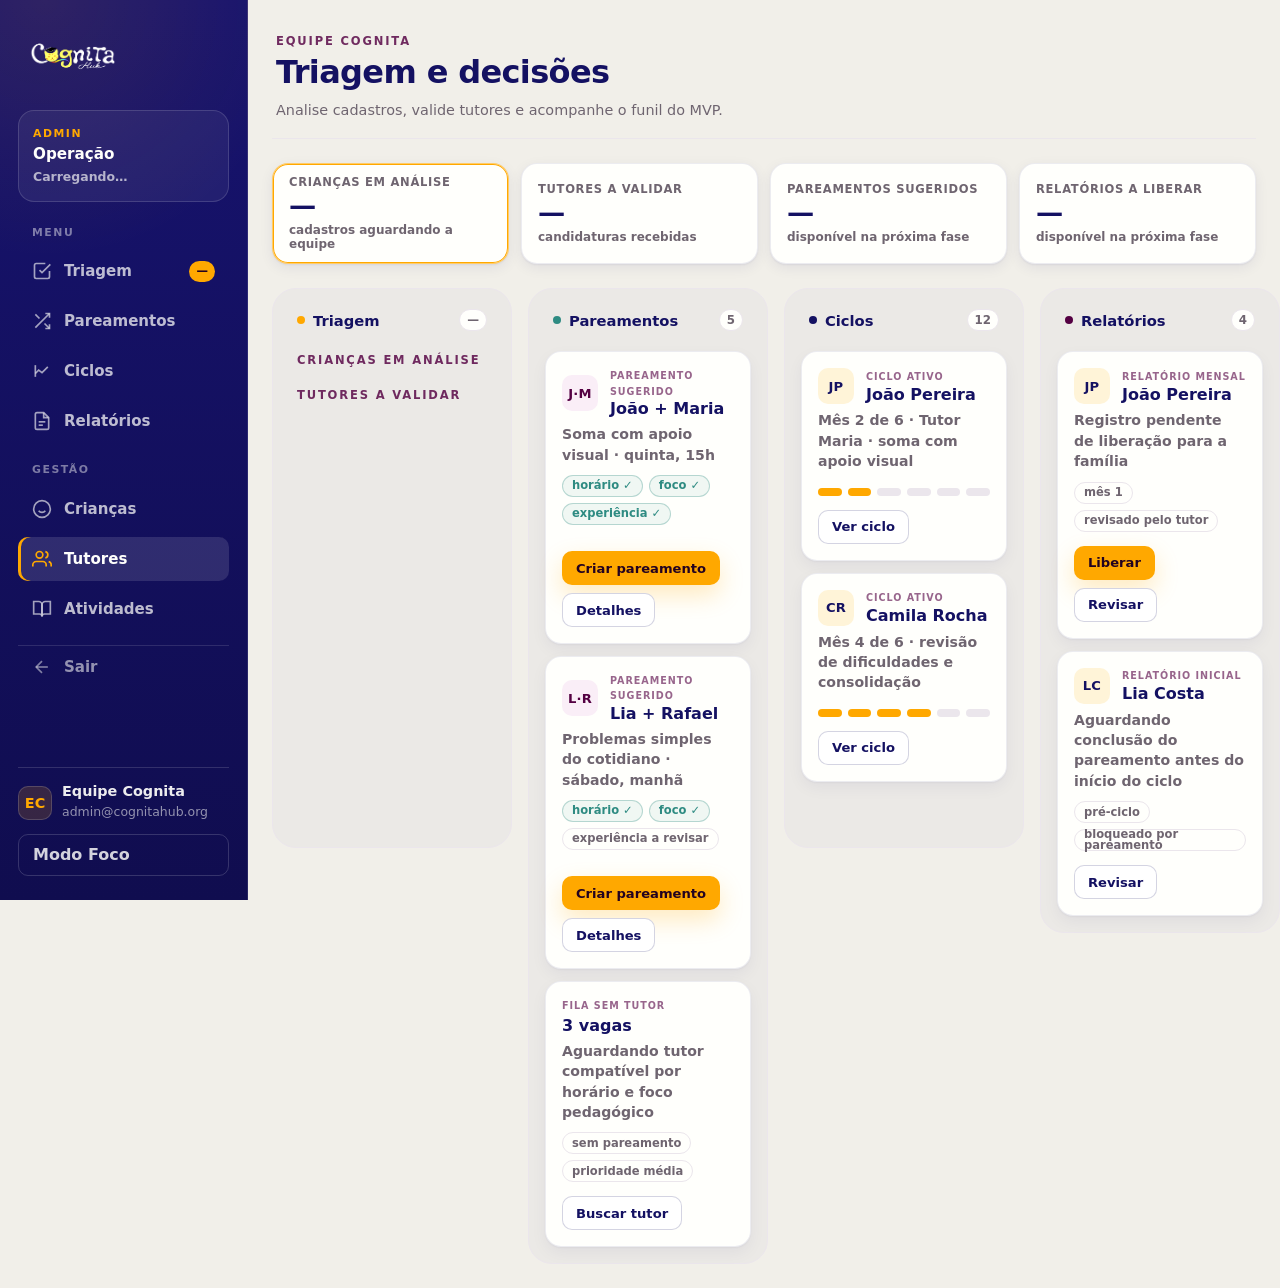
==== commit 127a1239: "Fase 2 do projeto" ====
--- a/pages/admin.html
+++ b/pages/admin.html
@@ -4,7 +4,10 @@
     <meta charset="UTF-8" />
     <meta name="viewport" content="width=device-width, initial-scale=1.0" />
     <title>Admin | CognitaHub</title>
+    <link rel="icon" type="image/png" href="../assets/logo-icon-transparent.png" />
+    <link rel="stylesheet" href="../css/tokens.css" />
     <link rel="stylesheet" href="../css/styles.css" />
+    <link rel="stylesheet" href="../css/internal.css" />
   </head>
   <body class="app-body">
     <div class="app-shell">
@@ -12,114 +15,338 @@
         <a class="sidebar-logo sidebar-logo-clean" href="../index.html">
           <img src="../assets/logo-retangular-transparent.png" alt="CognitaHub" />
         </a>
-        <nav class="sidebar-nav">
-          <a class="active" href="admin.html">Visão geral</a>
-          <a href="#alunos">Alunos inscritos</a>
-          <a href="#profissionais">Profissionais</a>
-          <a href="#matches">Conexões</a>
-          <a href="#ciclos">Ciclos</a>
-          <a href="#relatorios">Relatórios</a>
+
+        <div class="sidebar-context">
+          <span class="context-eyebrow">Admin</span>
+          <strong>Operação</strong>
+          <small data-count-context>Carregando…</small>
+        </div>
+
+        <p class="nav-label">Menu</p>
+
+        <nav class="sidebar-nav" aria-label="Operação">
+          <a class="active" href="#triagem">
+            <svg class="nav-ico" viewBox="0 0 24 24" fill="none" stroke="currentColor" stroke-width="2" aria-hidden="true">
+              <path d="M9 11l3 3L22 4" />
+              <path d="M21 12v7a2 2 0 0 1-2 2H5a2 2 0 0 1-2-2V5a2 2 0 0 1 2-2h11" />
+            </svg>
+            <span>Triagem</span>
+            <span class="nav-badge" data-count-total>—</span>
+          </a>
+          <a href="#matches">
+            <svg class="nav-ico" viewBox="0 0 24 24" fill="none" stroke="currentColor" stroke-width="2" aria-hidden="true">
+              <path d="M16 3h5v5" />
+              <path d="M4 20L21 3" />
+              <path d="M21 16v5h-5" />
+              <path d="M15 15l6 6" />
+              <path d="M4 4l5 5" />
+            </svg>
+            <span>Pareamentos</span>
+          </a>
+          <a href="#ciclos">
+            <svg class="nav-ico" viewBox="0 0 24 24" fill="none" stroke="currentColor" stroke-width="2" aria-hidden="true">
+              <path d="M4 19V5" />
+              <path d="M4 15l4-4 4 3 7-7" />
+            </svg>
+            <span>Ciclos</span>
+          </a>
+          <a href="#relatorios">
+            <svg class="nav-ico" viewBox="0 0 24 24" fill="none" stroke="currentColor" stroke-width="2" aria-hidden="true">
+              <path d="M14 2H6a2 2 0 0 0-2 2v16a2 2 0 0 0 2 2h12a2 2 0 0 0 2-2V8z" />
+              <path d="M14 2v6h6" />
+              <path d="M8 13h8" />
+              <path d="M8 17h5" />
+            </svg>
+            <span>Relatórios</span>
+          </a>
         </nav>
+
+        <p class="nav-label">Gestão</p>
+
+        <nav class="sidebar-nav" aria-label="Gestão">
+          <a href="perfil-crianca.html">
+            <svg class="nav-ico" viewBox="0 0 24 24" fill="none" stroke="currentColor" stroke-width="2" aria-hidden="true">
+              <circle cx="12" cy="12" r="10" />
+              <path d="M8 14s1.5 2 4 2 4-2 4-2" />
+              <line x1="9" y1="9" x2="9.01" y2="9" />
+              <line x1="15" y1="9" x2="15.01" y2="9" />
+            </svg>
+            <span>Crianças</span>
+          </a>
+          <a href="#tutores-validar">
+            <svg class="nav-ico" viewBox="0 0 24 24" fill="none" stroke="currentColor" stroke-width="2" aria-hidden="true">
+              <path d="M17 21v-2a4 4 0 0 0-4-4H5a4 4 0 0 0-4 4v2" />
+              <circle cx="9" cy="7" r="4" />
+              <path d="M23 21v-2a4 4 0 0 0-3-3.87" />
+              <path d="M16 3.13a4 4 0 0 1 0 7.75" />
+            </svg>
+            <span>Tutores</span>
+          </a>
+          <a href="atividades.html">
+            <svg class="nav-ico" viewBox="0 0 24 24" fill="none" stroke="currentColor" stroke-width="2" aria-hidden="true">
+              <path d="M2 3h6a4 4 0 0 1 4 4v14a3 3 0 0 0-3-3H2z" />
+              <path d="M22 3h-6a4 4 0 0 0-4 4v14a3 3 0 0 1 3-3h7z" />
+            </svg>
+            <span>Atividades</span>
+          </a>
+          <a class="nav-exit" href="#" data-logout>
+            <svg class="nav-ico" viewBox="0 0 24 24" fill="none" stroke="currentColor" stroke-width="2" aria-hidden="true">
+              <path d="M19 12H5" />
+              <path d="M12 19l-7-7 7-7" />
+            </svg>
+            <span>Sair</span>
+          </a>
+        </nav>
+
         <div class="sidebar-footer">
-          <button class="btn btn-soft" type="button" data-focus-toggle aria-pressed="false">Modo Foco</button>
+          <div class="account">
+            <div class="account-avatar" data-account-avatar>EC</div>
+            <div class="account-info">
+              <strong data-account-name>Equipe Cognita</strong>
+              <span data-account-email>admin@cognitahub.org</span>
+            </div>
+          </div>
+
+          <button class="focus-toggle" type="button" data-focus-toggle aria-pressed="false">
+            <span data-focus-label>Modo Foco</span>
+            <i class="focus-dot" aria-hidden="true"></i>
+          </button>
         </div>
       </aside>
 
-      <main class="app-main">
-        <div class="app-topbar">
+      <main class="app-main admin-page">
+        <header class="journey-header">
           <div>
-            <p class="eyebrow">Equipe CognitaHub</p>
-            <h1>Painel admin</h1>
-          </div>
-          <a class="btn btn-ghost" href="../index.html">Site público</a>
-        </div>
-
-        <section class="app-hero">
-          <div>
-            <p class="eyebrow">Operação do MVP</p>
-            <h2>Validação manual, match seguro e ciclos acompanhados.</h2>
-            <p>
-              O admin centraliza inscrições, análise de voluntários, conexões aluno-profissional e encerramento de ciclo.
+            <p class="app-kicker">Equipe Cognita</p>
+            <h1 class="app-title">Triagem e decisões</h1>
+            <p class="app-subtitle">
+              Analise cadastros, valide tutores e acompanhe o funil do MVP.
             </p>
           </div>
-          <img src="../assets/logo-icon-transparent.png" alt="" aria-hidden="true" />
+          <a class="back-site-link" href="../index.html">
+            <span aria-hidden="true">←</span>
+            Site Cognita
+          </a>
+        </header>
+
+        <section class="admin-filters" aria-label="Filtros do funil">
+          <button class="admin-filter active" type="button" data-admin-filter="triagem" aria-pressed="true">
+            <span>Crianças em análise</span>
+            <strong data-count-children>—</strong>
+            <small class="filter-meta">cadastros aguardando a equipe</small>
+          </button>
+          <button class="admin-filter" type="button" data-admin-filter="triagem" data-admin-focus="tutores-validar" aria-pressed="false">
+            <span>Tutores a validar</span>
+            <strong data-count-tutors>—</strong>
+            <small class="filter-meta">candidaturas recebidas</small>
+          </button>
+          <button class="admin-filter" type="button" data-admin-filter="matches" aria-pressed="false">
+            <span>Pareamentos sugeridos</span>
+            <strong>—</strong>
+            <small class="filter-meta">disponível na próxima fase</small>
+          </button>
+          <button class="admin-filter" type="button" data-admin-filter="relatorios" aria-pressed="false">
+            <span>Relatórios a liberar</span>
+            <strong>—</strong>
+            <small class="filter-meta">disponível na próxima fase</small>
+          </button>
         </section>
 
-        <section class="stats-grid" aria-label="Resumo administrativo">
-          <article class="app-card stat">
-            <span>Alunos inscritos</span>
-            <strong>18</strong>
+        <section class="admin-pipeline" aria-label="Funil de acompanhamento">
+          <article class="pipeline-col" id="triagem">
+            <header>
+              <h2>Triagem</h2>
+              <span data-count-triagem>—</span>
+            </header>
+
+            <p class="app-kicker queue-label">Crianças em análise</p>
+            <div data-list-children aria-live="polite"></div>
+
+            <p class="app-kicker queue-label" id="tutores-validar">Tutores a validar</p>
+            <div data-list-tutors aria-live="polite"></div>
           </article>
-          <article class="app-card stat">
-            <span>Voluntários pendentes</span>
-            <strong>7</strong>
+
+          <article class="pipeline-col" id="matches">
+            <header>
+              <h2>Pareamentos</h2>
+              <span>5</span>
+            </header>
+
+            <article class="pipeline-card">
+              <div class="card-id">
+                <span class="card-avatar wine" aria-hidden="true">J·M</span>
+                <div>
+                  <p class="app-kicker">Pareamento sugerido</p>
+                  <h3>João + Maria</h3>
+                </div>
+              </div>
+              <p>Soma com apoio visual · quinta, 15h</p>
+
+              <div class="match-chips" aria-label="Compatibilidade do pareamento">
+                <span class="ok">horário ✓</span>
+                <span class="ok">foco ✓</span>
+                <span class="ok">experiência ✓</span>
+              </div>
+
+              <div class="row-actions">
+                <button class="btn btn-primary btn-sm" type="button">Criar pareamento</button>
+                <button class="btn btn-ghost btn-sm" type="button">Detalhes</button>
+              </div>
+            </article>
+
+            <article class="pipeline-card">
+              <div class="card-id">
+                <span class="card-avatar wine" aria-hidden="true">L·R</span>
+                <div>
+                  <p class="app-kicker">Pareamento sugerido</p>
+                  <h3>Lia + Rafael</h3>
+                </div>
+              </div>
+              <p>Problemas simples do cotidiano · sábado, manhã</p>
+
+              <div class="match-chips" aria-label="Compatibilidade do pareamento">
+                <span class="ok">horário ✓</span>
+                <span class="ok">foco ✓</span>
+                <span>experiência a revisar</span>
+              </div>
+
+              <div class="row-actions">
+                <button class="btn btn-primary btn-sm" type="button">Criar pareamento</button>
+                <button class="btn btn-ghost btn-sm" type="button">Detalhes</button>
+              </div>
+            </article>
+
+            <article class="pipeline-card">
+              <p class="app-kicker">Fila sem tutor</p>
+              <h3>3 vagas</h3>
+              <p>Aguardando tutor compatível por horário e foco pedagógico</p>
+
+              <div class="pipeline-tags" aria-label="Estado da fila">
+                <span>sem pareamento</span>
+                <span>prioridade média</span>
+              </div>
+
+              <div class="row-actions">
+                <button class="btn btn-ghost btn-sm" type="button">Buscar tutor</button>
+              </div>
+            </article>
           </article>
-          <article class="app-card stat">
-            <span>Ciclos ativos</span>
-            <strong>12</strong>
+
+          <article class="pipeline-col" id="ciclos">
+            <header>
+              <h2>Ciclos</h2>
+              <span>12</span>
+            </header>
+
+            <article class="pipeline-card">
+              <div class="card-id">
+                <span class="card-avatar" aria-hidden="true">JP</span>
+                <div>
+                  <p class="app-kicker">Ciclo ativo</p>
+                  <h3>João Pereira</h3>
+                </div>
+              </div>
+              <p>Mês 2 de 6 · Tutor Maria · soma com apoio visual</p>
+
+              <div class="cycle-steps" aria-label="Mês 2 de 6">
+                <i class="on"></i>
+                <i class="on"></i>
+                <i></i>
+                <i></i>
+                <i></i>
+                <i></i>
+              </div>
+
+              <div class="row-actions">
+                <button class="btn btn-ghost btn-sm" type="button">Ver ciclo</button>
+              </div>
+            </article>
+
+            <article class="pipeline-card">
+              <div class="card-id">
+                <span class="card-avatar" aria-hidden="true">CR</span>
+                <div>
+                  <p class="app-kicker">Ciclo ativo</p>
+                  <h3>Camila Rocha</h3>
+                </div>
+              </div>
+              <p>Mês 4 de 6 · revisão de dificuldades e consolidação</p>
+
+              <div class="cycle-steps" aria-label="Mês 4 de 6">
+                <i class="on"></i>
+                <i class="on"></i>
+                <i class="on"></i>
+                <i class="on"></i>
+                <i></i>
+                <i></i>
+              </div>
+
+              <div class="row-actions">
+                <button class="btn btn-ghost btn-sm" type="button">Ver ciclo</button>
+              </div>
+            </article>
           </article>
-          <article class="app-card stat">
-            <span>Matches a fazer</span>
-            <strong>5</strong>
+
+          <article class="pipeline-col" id="relatorios">
+            <header>
+              <h2>Relatórios</h2>
+              <span>4</span>
+            </header>
+
+            <article class="pipeline-card">
+              <div class="card-id">
+                <span class="card-avatar" aria-hidden="true">JP</span>
+                <div>
+                  <p class="app-kicker">Relatório mensal</p>
+                  <h3>João Pereira</h3>
+                </div>
+              </div>
+              <p>Registro pendente de liberação para a família</p>
+
+              <div class="pipeline-tags" aria-label="Estado do relatório">
+                <span>mês 1</span>
+                <span>revisado pelo tutor</span>
+              </div>
+
+              <div class="row-actions">
+                <button class="btn btn-primary btn-sm" type="button">Liberar</button>
+                <button class="btn btn-ghost btn-sm" type="button">Revisar</button>
+              </div>
+            </article>
+
+            <article class="pipeline-card">
+              <div class="card-id">
+                <span class="card-avatar" aria-hidden="true">LC</span>
+                <div>
+                  <p class="app-kicker">Relatório inicial</p>
+                  <h3>Lia Costa</h3>
+                </div>
+              </div>
+              <p>Aguardando conclusão do pareamento antes do início do ciclo</p>
+
+              <div class="pipeline-tags" aria-label="Estado do relatório">
+                <span>pré-ciclo</span>
+                <span>bloqueado por pareamento</span>
+              </div>
+
+              <div class="row-actions">
+                <button class="btn btn-ghost btn-sm" type="button">Revisar</button>
+              </div>
+            </article>
           </article>
-        </section>
-
-        <section class="dashboard-grid">
-          <article class="app-card" id="profissionais">
-            <h2>Validação de voluntários</h2>
-            <ul class="admin-list">
-              <li class="list-row">
-                <div>
-                  <strong>Ana Martins</strong>
-                  <span>Psicopedagoga - experiência com TEA e reforço de matemática.</span>
-                </div>
-                <span class="tag">Validar</span>
-              </li>
-              <li class="list-row">
-                <div>
-                  <strong>Rafael Nunes</strong>
-                  <span>Licenciatura em matemática - disponibilidade aos sábados.</span>
-                </div>
-                <span class="tag blue">Analisar</span>
-              </li>
-            </ul>
-          </article>
-
-          <aside class="app-card" id="matches">
-            <h2>Conexões sugeridas</h2>
-            <ul class="task-list">
-              <li class="list-row">
-                <div>
-                  <strong>João + Maria</strong>
-                  <span>5º ano, frações, quinta 15h.</span>
-                </div>
-              </li>
-              <li class="list-row">
-                <div>
-                  <strong>Lia + Rafael</strong>
-                  <span>8º ano, equações, sábado 10h.</span>
-                </div>
-              </li>
-              <li class="list-row">
-                <div>
-                  <strong>3 vagas</strong>
-                  <span>Aguardando voluntário compatível.</span>
-                </div>
-              </li>
-            </ul>
-          </aside>
         </section>
       </main>
     </div>
 
     <nav class="bottom-nav" aria-label="Menu inferior">
-      <a class="active" href="admin.html">Geral</a>
-      <a href="#alunos">Alunos</a>
-      <a href="#profissionais">Profissionais</a>
-      <a href="#matches">Conexões</a>
+      <a class="active" href="#triagem">Triagem</a>
+      <a href="#matches">Pareamentos</a>
+      <a href="#ciclos">Ciclos</a>
       <a href="#relatorios">Relatórios</a>
     </nav>
 
+    <script src="../js/mockData.js"></script>
     <script src="../js/app.js"></script>
+    <script type="module" src="/js/pages/admin.js"></script>
   </body>
 </html>
--- a/css/tokens.css
+++ b/css/tokens.css
@@ -0,0 +1,49 @@
+/* ============================================================
+   COGNITA — TOKENS (Fase 2.5)
+   Variáveis de design compartilhadas por todas as páginas.
+   Carregado ANTES de styles.css e internal.css: em caso de
+   duplicata, o legado vence por ordem (mesmos valores hoje) —
+   a migração acontece componente a componente, sem big bang.
+   Direção: docs/PLANO-V1.md §6.
+   ============================================================ */
+
+:root {
+  /* Cor — papel de cada uma, não só o valor */
+  --ink: #230220;          /* texto forte */
+  --ink-soft: #5b4a58;     /* texto secundário */
+  --paper: #fffffc;        /* fundo de leitura */
+  --paper-raised: #ffffff; /* cartões */
+  --brand: #141162;        /* ação principal, links, marca */
+  --brand-deep: #540042;   /* títulos de seção, contraste */
+  --accent: #ffa800;       /* UM destaque por tela, nunca mais que isso */
+
+  /* Semânticas de status — badge, alerta, validação (mesma
+     linguagem visual para criança, tutor, ciclo e sessão) */
+  --ok: #1c7c54;
+  --warn: #b3590a;
+  --bad: #a3123a;
+  --ok-soft: rgba(28, 124, 84, 0.09);
+  --warn-soft: rgba(179, 89, 10, 0.09);
+  --bad-soft: rgba(163, 18, 58, 0.08);
+
+  /* Tipo — a troca de fonte (Atkinson/Baloo) fica para a Fase 7;
+     quando vier, é trocar estas duas linhas */
+  --font-display: Inter, ui-sans-serif, system-ui, -apple-system, "Segoe UI", sans-serif;
+  --font-body: Inter, ui-sans-serif, system-ui, -apple-system, "Segoe UI", sans-serif;
+  --text-sm: 0.875rem;
+  --text-md: 1rem;
+  --text-lg: 1.25rem;
+  --text-xl: 1.75rem;
+
+  /* Espaço — escala única de 8px */
+  --s1: 8px;
+  --s2: 16px;
+  --s3: 24px;
+  --s4: 32px;
+  --s6: 48px;
+
+  /* Forma */
+  --radius: 14px;
+  --shadow: 0 2px 12px rgba(20, 17, 98, 0.08);
+  --border: 1px solid rgba(20, 17, 98, 0.12);
+}
--- a/css/styles.css
+++ b/css/styles.css
@@ -30,7 +30,9 @@
 
 body {
   margin: 0;
-  background: var(--warm-white);
+  background:
+    radial-gradient(circle at 12% 18%, rgba(255, 168, 0, 0.08), transparent 24%),
+    linear-gradient(180deg, #fffffc 0%, #f7f5ff 48%, #fffffc 100%);
   color: var(--ink);
   font-family: Inter, ui-sans-serif, system-ui, -apple-system, BlinkMacSystemFont, "Segoe UI", sans-serif;
   line-height: 1.6;
@@ -338,6 +340,13 @@
   width: min(760px, 100%);
 }
 
+.hero-v2 h1 {
+  max-width: 11.5ch;
+  font-size: clamp(2.8rem, 4.8vw, 4.8rem);
+  line-height: 1.02;
+  letter-spacing: 0;
+}
+
 .eyebrow {
   margin: 0 0 12px;
   color: var(--wine);
@@ -393,10 +402,23 @@
 }
 
 .hero-v2 .hero-copy {
-  max-width: 650px;
-  margin: 26px 0 30px;
+  max-width: 570px;
+  margin: 20px 0 18px;
   color: rgba(255, 255, 252, 0.84);
-  font-size: clamp(1.08rem, 1.7vw, 1.28rem);
+  font-size: clamp(1rem, 1.25vw, 1.16rem);
+  line-height: 1.65;
+}
+
+.hero-slogan {
+  max-width: 560px;
+  margin: 0 0 28px;
+  color: var(--gold);
+  font-size: clamp(0.98rem, 1.25vw, 1.1rem);
+  font-weight: 900;
+}
+
+.hero-v2 .hero-actions {
+  margin-top: 22px;
 }
 
 .hero-visual {
@@ -484,6 +506,420 @@
   font-weight: 800;
 }
 
+.header-immersive {
+  position: fixed;
+  right: 0;
+  left: 0;
+  border-bottom-color: rgba(255, 255, 252, 0.12);
+  background: linear-gradient(180deg, rgba(20, 17, 98, 0.94), rgba(20, 17, 98, 0.74));
+  color: var(--warm-white);
+  box-shadow: 0 18px 44px rgba(11, 7, 50, 0.18);
+}
+
+.header-immersive .brand-orb {
+  background: rgba(255, 255, 252, 0.1);
+  box-shadow: inset 0 0 0 1px rgba(255, 255, 252, 0.16), 0 16px 34px rgba(0, 0, 0, 0.16);
+}
+
+.header-immersive .brand-copy strong,
+.header-immersive .site-nav {
+  color: var(--warm-white);
+}
+
+.header-immersive .brand-copy small {
+  color: rgba(255, 255, 252, 0.72);
+}
+
+.header-immersive .btn-soft {
+  border-color: rgba(255, 255, 252, 0.18);
+  background: rgba(84, 0, 66, 0.62);
+  color: var(--warm-white);
+}
+
+.header-immersive .btn-ghost {
+  border-color: rgba(255, 255, 252, 0.24);
+  background: rgba(255, 255, 252, 0.1);
+  color: var(--warm-white);
+}
+
+.header-immersive .menu-toggle {
+  border-color: rgba(255, 255, 252, 0.22);
+  background: rgba(255, 255, 252, 0.1);
+}
+
+.header-immersive .menu-toggle span:not(.sr-only) {
+  background: var(--warm-white);
+}
+
+.hero-immersive {
+  isolation: isolate;
+  min-height: 100svh;
+  padding-top: calc(var(--header-height) + clamp(54px, 6vw, 86px));
+  background: var(--navy);
+}
+
+.hero-immersive::before {
+  position: absolute;
+  inset: 0;
+  z-index: 0;
+  background:
+    linear-gradient(90deg, rgba(20, 17, 98, 0.88) 0%, rgba(20, 17, 98, 0.68) 42%, rgba(35, 2, 32, 0.18) 100%),
+    url("../assets/background.png") center / cover no-repeat;
+  content: "";
+}
+
+.hero-immersive::after {
+  height: 6px;
+  background: linear-gradient(90deg, transparent, var(--gold), var(--wine), transparent);
+  opacity: 0.95;
+}
+
+.hero-immersive .hero-content,
+.hero-immersive .hero-visual {
+  z-index: 2;
+}
+
+.hero-immersive h1 {
+  text-shadow: 0 18px 52px rgba(0, 0, 0, 0.32);
+}
+
+.hero-immersive .hero-copy {
+  max-width: 620px;
+  color: rgba(255, 255, 252, 0.86);
+}
+
+.hero-immersive .btn-light {
+  border-color: rgba(255, 255, 252, 0.28);
+  background: rgba(255, 255, 252, 0.12);
+  color: var(--warm-white);
+  backdrop-filter: blur(10px);
+}
+
+.hero-immersive .hero-metrics span {
+  border-color: rgba(255, 255, 252, 0.2);
+  background: rgba(255, 255, 252, 0.11);
+  box-shadow: inset 0 1px 0 rgba(255, 255, 252, 0.12);
+  backdrop-filter: blur(10px);
+}
+
+.hero-immersive .mascot-stage {
+  width: min(500px, 100%);
+  border: 0;
+  background: transparent;
+  box-shadow: none;
+  backdrop-filter: none;
+}
+
+.hero-immersive .mascot-stage::before {
+  position: absolute;
+  inset: 10% 2% 5% 9%;
+  z-index: -1;
+  border: 1px solid rgba(255, 255, 252, 0.18);
+  border-radius: 42% 58% 50% 50%;
+  background: radial-gradient(circle at 52% 44%, rgba(255, 168, 0, 0.18), rgba(84, 0, 66, 0.16) 46%, rgba(255, 255, 252, 0.06) 72%);
+  box-shadow: 0 34px 100px rgba(0, 0, 0, 0.24);
+  content: "";
+}
+
+.hero-immersive .hero-mascot {
+  width: 92%;
+  filter: drop-shadow(0 30px 40px rgba(0, 0, 0, 0.26));
+}
+
+.hero-immersive .floating-card {
+  border-color: rgba(255, 255, 252, 0.16);
+  background: rgba(255, 255, 252, 0.92);
+  box-shadow: 0 20px 54px rgba(0, 0, 0, 0.2);
+  animation: hero-card-in 700ms cubic-bezier(.16, 1, .3, 1) both;
+}
+
+.hero-immersive .card-a { animation-delay: 400ms; }
+.hero-immersive .card-b { animation-delay: 580ms; }
+.hero-immersive .card-c { animation-delay: 740ms; }
+
+.hero-immersive .mascot-stage {
+  animation: hero-stage-in 900ms cubic-bezier(.16, 1, .3, 1) 80ms both;
+}
+
+@keyframes hero-stage-in {
+  from { transform: scale(0.72); opacity: 0; }
+  to   { transform: scale(1);    opacity: 1; }
+}
+
+@keyframes hero-card-in {
+  from { transform: translateY(30px) scale(0.84); opacity: 0; }
+  to   { transform: translateY(0)    scale(1);    opacity: 1; }
+}
+
+.journey-redesign {
+  width: 100%;
+  max-width: none;
+  overflow: hidden;
+  padding-inline: max(18px, calc((100vw - var(--container)) / 2));
+  background:
+    radial-gradient(circle at 12% 10%, rgba(255, 168, 0, 0.16), transparent 26%),
+    linear-gradient(180deg, #fffffc 0%, #f4f2ff 100%);
+  color: var(--ink);
+}
+
+.journey-redesign .section-heading,
+.journey-redesign .journey-grid {
+  position: relative;
+  z-index: 1;
+}
+
+.journey-redesign .section-heading h2 {
+  color: var(--ink);
+}
+
+.journey-redesign .section-heading p:not(.eyebrow) {
+  color: var(--muted);
+}
+
+.journey-mascot {
+  position: absolute;
+  right: max(18px, calc((100vw - var(--container)) / 2));
+  bottom: 18px;
+  width: min(180px, 24vw);
+  opacity: 0.14;
+  pointer-events: none;
+}
+
+.journey-path::before {
+  top: 50%;
+  right: 10%;
+  left: 10%;
+  height: 4px;
+  background: linear-gradient(90deg, var(--gold), var(--wine), var(--navy));
+  opacity: 0.24;
+}
+
+.journey-redesign .journey-card {
+  min-height: 270px;
+  border: 1px solid rgba(20, 17, 98, 0.12);
+  background: rgba(255, 255, 252, 0.92);
+  color: var(--ink);
+  box-shadow: 0 24px 64px rgba(20, 17, 98, 0.09);
+  backdrop-filter: blur(10px);
+}
+
+.journey-redesign .journey-card h3 {
+  color: var(--navy);
+}
+
+.journey-redesign .journey-card p {
+  color: var(--muted);
+}
+
+.journey-redesign .journey-icon {
+  border: 1px solid rgba(255, 168, 0, 0.38);
+  background: var(--soft-gold);
+  color: var(--wine);
+}
+
+.audience-surface {
+  position: relative;
+}
+
+.audience-surface::before {
+  position: absolute;
+  inset: 44px -24px;
+  z-index: -1;
+  border-radius: var(--radius-lg);
+  background:
+    radial-gradient(circle at 88% 20%, rgba(255, 168, 0, 0.12), transparent 24%),
+    rgba(255, 255, 252, 0.72);
+  content: "";
+}
+
+
+.platform-redesign {
+  border-radius: var(--radius-lg);
+}
+
+.platform-redesign .dashboard-preview {
+  background:
+    linear-gradient(135deg, rgba(20, 17, 98, 0.94), rgba(84, 0, 66, 0.86)),
+    url("../assets/background.png") center / cover no-repeat;
+}
+
+.header-floating {
+  position: fixed;
+  top: 18px;
+  left: 50%;
+  z-index: 100;
+  width: min(1460px, calc(100% - 36px));
+  display: grid;
+  grid-template-columns: 1fr auto 1fr;
+  align-items: center;
+  gap: 18px;
+  transform: translateX(-50%);
+  background: transparent;
+  border: 0;
+}
+
+.nav-pill,
+.actions-pill {
+  display: flex;
+  min-height: 62px;
+  align-items: center;
+  border: 1px solid rgba(255, 255, 252, 0.14);
+  background: rgba(20, 17, 98, 0.54);
+  box-shadow: 0 18px 50px rgba(0, 0, 0, 0.18);
+  backdrop-filter: blur(18px);
+}
+
+.brand-area {
+  justify-self: start;
+  display: inline-flex;
+  align-items: center;
+  gap: 12px;
+  text-decoration: none;
+  min-height: 62px;
+  border: 1px solid rgba(255, 255, 252, 0.14);
+  border-radius: 24px;
+  padding: 8px 16px 8px 10px;
+  background: rgba(20, 17, 98, 0.54);
+  box-shadow: 0 18px 50px rgba(0, 0, 0, 0.18);
+  backdrop-filter: blur(18px);
+}
+
+.brand-icon {
+  width: 46px;
+  height: 46px;
+  display: grid;
+  place-items: center;
+  overflow: hidden;
+  border-radius: 15px;
+  background: rgba(255, 255, 252, 0.12);
+}
+
+.brand-icon img {
+  width: 40px;
+  height: 40px;
+  object-fit: contain;
+}
+
+.brand-area .brand-copy {
+  display: flex;
+  flex-direction: column;
+  line-height: 1.05;
+}
+
+.brand-area .brand-copy strong {
+  color: var(--warm-white);
+  font-size: 1.05rem;
+  font-weight: 950;
+  letter-spacing: 0;
+}
+
+.brand-area .brand-copy small {
+  margin-top: 4px;
+  color: rgba(255, 255, 252, 0.72);
+  font-size: 0.78rem;
+  font-weight: 750;
+}
+
+.nav-pill {
+  justify-self: center;
+  gap: 4px;
+  border-radius: 999px;
+  padding: 8px;
+}
+
+.nav-pill a {
+  border-radius: 999px;
+  padding: 12px 16px;
+  color: rgba(255, 255, 252, 0.82);
+  font-size: 0.9rem;
+  font-weight: 850;
+  transition: background 160ms ease, color 160ms ease, transform 160ms ease;
+}
+
+.nav-pill a:hover,
+.nav-pill a:focus-visible {
+  background: rgba(255, 255, 252, 0.1);
+  color: var(--warm-white);
+  transform: translateY(-1px);
+}
+
+.actions-pill {
+  justify-self: end;
+  gap: 8px;
+  border-radius: 999px;
+  padding: 8px;
+}
+
+.focus-btn,
+.login-btn,
+.join-btn {
+  display: inline-flex;
+  min-height: 44px;
+  align-items: center;
+  justify-content: center;
+  border-radius: 999px;
+  padding: 0 18px;
+  border: 1px solid transparent;
+  font-weight: 900;
+  line-height: 1;
+  transition: transform 160ms ease, background 160ms ease, border 160ms ease, color 160ms ease;
+}
+
+.focus-btn {
+  border-color: rgba(255, 255, 252, 0.14);
+  background: rgba(255, 255, 252, 0.06);
+  color: rgba(255, 255, 252, 0.8);
+}
+
+.focus-btn:hover {
+  background: rgba(255, 255, 252, 0.11);
+  color: var(--warm-white);
+  transform: translateY(-1px);
+}
+
+.focus-btn[aria-pressed="true"] {
+  border-color: rgba(255, 168, 0, 0.72);
+  background: rgba(255, 168, 0, 0.16);
+  color: var(--gold);
+}
+
+.login-btn {
+  border-color: rgba(255, 255, 252, 0.18);
+  background: rgba(255, 255, 252, 0.08);
+  color: var(--warm-white);
+}
+
+.login-btn:hover {
+  background: rgba(255, 255, 252, 0.14);
+  transform: translateY(-1px);
+}
+
+.join-btn {
+  background: var(--gold);
+  color: var(--ink);
+  box-shadow: 0 14px 30px rgba(255, 168, 0, 0.24);
+}
+
+.join-btn:hover {
+  background: #ffbc2e;
+  transform: translateY(-1px);
+}
+
+.header-floating .menu-toggle {
+  display: none;
+}
+
+.header-floating.is-scrolled .brand-area,
+.header-floating.is-scrolled .nav-pill,
+.header-floating.is-scrolled .actions-pill {
+  background: rgba(20, 17, 98, 0.72);
+  box-shadow: 0 14px 34px rgba(0, 0, 0, 0.16);
+}
+
+.header-floating.is-scrolled {
+  transform: translateX(-50%) scale(0.96);
+}
+
 .section {
   width: min(var(--container), calc(100% - 36px));
   margin: 0 auto;
@@ -502,7 +938,6 @@
 }
 
 .section-heading p:not(.eyebrow),
-.safety-section p,
 .volunteer-cta p,
 .app-hero p {
   color: var(--muted);
@@ -646,6 +1081,16 @@
   font-weight: 950;
 }
 
+.journey-icon svg {
+  width: 26px;
+  height: 26px;
+  fill: none;
+  stroke: currentColor;
+  stroke-width: 2;
+  stroke-linecap: round;
+  stroke-linejoin: round;
+}
+
 .journey-card h3 {
   color: var(--navy);
 }
@@ -753,6 +1198,389 @@
   font-weight: 800;
 }
 
+.section-anchor {
+  position: relative;
+  top: calc(var(--header-height) * -1);
+  display: block;
+  height: 0;
+}
+
+.hub-tools-section {
+  position: relative;
+  width: 100%;
+  max-width: none;
+  margin: 0;
+  padding-block: clamp(76px, 9vw, 118px);
+  padding-inline: max(18px, calc((100vw - var(--container)) / 2));
+  background:
+    radial-gradient(circle at 86% 16%, rgba(255, 168, 0, 0.12), transparent 26%),
+    linear-gradient(180deg, #fffffc 0%, #f4f2ff 100%);
+  color: var(--ink);
+}
+
+.hub-tools-section .section-heading {
+  max-width: 760px;
+  margin-bottom: 28px;
+}
+
+.hub-tools-section .section-heading h2 {
+  color: var(--ink);
+}
+
+.hub-tools-section .section-heading p:not(.eyebrow) {
+  color: var(--muted);
+}
+
+.hub-tabs {
+  display: flex;
+  flex-wrap: wrap;
+  justify-content: center;
+  gap: 12px;
+  margin: 0 auto 28px;
+}
+
+.hub-tab {
+  display: inline-flex;
+  min-height: 46px;
+  align-items: center;
+  justify-content: center;
+  gap: 9px;
+  border: 1px solid rgba(20, 17, 98, 0.14);
+  border-radius: 999px;
+  padding: 0 18px;
+  background: var(--paper);
+  color: var(--navy);
+  font-weight: 900;
+  cursor: pointer;
+  transition: transform 160ms ease, background 160ms ease, color 160ms ease, border 160ms ease, box-shadow 160ms ease;
+}
+
+.hub-tab svg {
+  width: 18px;
+  height: 18px;
+  fill: none;
+  stroke: currentColor;
+  stroke-linecap: round;
+  stroke-linejoin: round;
+  stroke-width: 1.8;
+}
+
+.hub-tab:hover,
+.hub-tab:focus-visible {
+  transform: translateY(-1px);
+}
+
+.hub-tab.active {
+  border-color: transparent;
+  background: var(--gold);
+  color: var(--ink);
+  box-shadow: 0 14px 32px rgba(255, 168, 0, 0.22);
+}
+
+.hub-showcase {
+  overflow: hidden;
+  border-radius: 38px;
+  background:
+    radial-gradient(circle at 80% 20%, rgba(255, 168, 0, 0.2), transparent 26%),
+    linear-gradient(135deg, #fff3cc 0%, #ffe6a6 100%);
+  box-shadow: 0 28px 80px rgba(20, 17, 98, 0.14);
+}
+
+.hub-panel {
+  display: none;
+  grid-template-columns: 0.92fr 1.08fr;
+  gap: clamp(28px, 6vw, 78px);
+  align-items: center;
+  min-height: 620px;
+  padding: clamp(38px, 6vw, 72px);
+}
+
+.hub-panel.active {
+  display: grid;
+}
+
+.hub-panel-family {
+  background: #fff3cc;
+}
+
+.hub-panel-tutor {
+  background: #fce9f5;
+}
+
+.hub-panel-team {
+  background: #e8eaff;
+}
+
+.hub-panel-network {
+  background: #f0e6fc;
+}
+
+.hub-panel-copy h3 {
+  max-width: 560px;
+  color: var(--navy);
+  font-size: clamp(2rem, 3.2vw, 3.5rem);
+  line-height: 1.05;
+}
+
+.hub-panel-copy p:not(.eyebrow) {
+  max-width: 560px;
+  margin: 18px 0 0;
+  color: rgba(35, 2, 32, 0.78);
+  font-size: 1.02rem;
+  line-height: 1.7;
+}
+
+.hub-feature-list {
+  display: grid;
+  max-width: 560px;
+  margin: 30px 0 0;
+  padding: 0;
+  list-style: none;
+}
+
+.hub-feature-list li {
+  border-top: 1px solid rgba(20, 17, 98, 0.14);
+}
+
+.hub-feature-list li:last-child {
+  border-bottom: 1px solid rgba(20, 17, 98, 0.14);
+}
+
+.hub-feature-btn {
+  display: flex;
+  width: 100%;
+  align-items: center;
+  gap: 14px;
+  border: 0;
+  background: none;
+  padding: 14px 0;
+  cursor: pointer;
+  text-align: left;
+  color: var(--ink);
+  font-weight: 850;
+  font-size: 1rem;
+  transition: color 160ms ease;
+}
+
+.hub-feature-btn:hover,
+.hub-feature-btn[aria-expanded="true"] {
+  color: var(--navy);
+}
+
+.hf-icon {
+  display: grid;
+  flex-shrink: 0;
+  width: 38px;
+  height: 38px;
+  place-items: center;
+  border-radius: 10px;
+  background: rgba(255, 255, 252, 0.62);
+  transition: background 160ms ease;
+}
+
+.hub-feature-btn:hover .hf-icon {
+  background: rgba(255, 255, 252, 0.88);
+}
+
+.hub-feature-btn[aria-expanded="true"] .hf-icon {
+  background: var(--navy);
+}
+
+.hf-icon svg {
+  width: 18px;
+  height: 18px;
+  fill: none;
+  stroke: var(--navy);
+  stroke-width: 1.9;
+  stroke-linecap: round;
+  stroke-linejoin: round;
+  transition: stroke 160ms ease;
+}
+
+.hub-feature-btn[aria-expanded="true"] .hf-icon svg {
+  stroke: var(--warm-white);
+}
+
+.hf-label {
+  flex: 1;
+  line-height: 1.3;
+}
+
+.hf-chevron {
+  flex-shrink: 0;
+  width: 16px;
+  height: 16px;
+  fill: none;
+  stroke: var(--muted);
+  stroke-width: 2;
+  stroke-linecap: round;
+  stroke-linejoin: round;
+  transition: transform 200ms ease, stroke 160ms ease;
+}
+
+.hub-feature-btn[aria-expanded="true"] .hf-chevron {
+  transform: rotate(90deg);
+  stroke: var(--wine);
+}
+
+.hf-desc {
+  padding: 0 0 14px 52px;
+  color: var(--muted);
+  font-size: 0.9rem;
+  line-height: 1.55;
+}
+
+.hf-desc p {
+  margin: 0;
+}
+
+.hub-device {
+  position: relative;
+  display: grid;
+  min-height: 470px;
+  align-content: center;
+  gap: 18px;
+  border-radius: 34px;
+  padding: clamp(28px, 5vw, 48px);
+  background: rgba(255, 255, 252, 0.36);
+  box-shadow: inset 0 1px 0 rgba(255, 255, 252, 0.32);
+}
+
+.device-card,
+.device-grid div,
+.device-note,
+.session-card,
+.session-row,
+.admin-stat {
+  border-radius: 22px;
+  background: rgba(255, 255, 252, 0.94);
+  color: var(--navy);
+  box-shadow: 0 18px 42px rgba(20, 17, 98, 0.08);
+}
+
+.device-main-card,
+.device-note,
+.session-card,
+.session-row {
+  padding: 22px;
+}
+
+.device-card span,
+.device-note strong,
+.session-card span,
+.session-row span,
+.admin-stat span {
+  display: block;
+  color: var(--muted);
+  font-size: 0.84rem;
+  font-weight: 800;
+}
+
+.device-card strong,
+.device-grid strong,
+.device-note span,
+.session-card strong,
+.session-row strong,
+.admin-stat strong {
+  display: block;
+  margin-top: 6px;
+  color: var(--navy);
+  font-size: 1.22rem;
+  font-weight: 950;
+}
+
+.device-card small {
+  display: block;
+  margin-top: 8px;
+  color: var(--wine);
+  font-weight: 800;
+}
+
+.device-grid {
+  display: grid;
+  grid-template-columns: repeat(2, minmax(0, 1fr));
+  gap: 14px;
+}
+
+.device-grid div {
+  padding: 22px;
+}
+
+.device-grid strong {
+  color: var(--gold);
+  font-size: 2rem;
+}
+
+.device-progress {
+  overflow: hidden;
+  height: 12px;
+  border-radius: 999px;
+  background: rgba(255, 255, 252, 0.58);
+}
+
+.device-progress span {
+  display: block;
+  height: 100%;
+  border-radius: inherit;
+  background: linear-gradient(90deg, var(--gold), var(--wine));
+}
+
+.device-progress .progress-third {
+  width: 34%;
+}
+
+.session-card p {
+  margin: 12px 0 0;
+  color: var(--muted);
+  line-height: 1.6;
+}
+
+.hub-device-admin {
+  grid-template-columns: repeat(2, minmax(0, 1fr));
+}
+
+.admin-stat {
+  display: grid;
+  min-height: 150px;
+  place-items: center;
+  padding: 24px;
+  text-align: center;
+}
+
+.admin-stat strong {
+  color: var(--gold);
+  font-size: 3rem;
+}
+
+.admin-stat.wide {
+  grid-column: span 2;
+}
+
+.hub-device-network {
+  display: flex;
+  flex-wrap: wrap;
+  align-content: center;
+  justify-content: center;
+}
+
+.network-node {
+  display: grid;
+  min-width: 120px;
+  min-height: 72px;
+  place-items: center;
+  border-radius: 999px;
+  padding: 16px 22px;
+  background: rgba(255, 255, 252, 0.9);
+  color: var(--navy);
+  font-weight: 950;
+  box-shadow: 0 18px 42px rgba(20, 17, 98, 0.08);
+}
+
+.network-node.main {
+  background: var(--navy);
+  color: var(--warm-white);
+}
+
 .band {
   width: 100%;
   max-width: none;
@@ -761,7 +1589,14 @@
 }
 
 .cycle-v2 {
-  background: var(--soft-lavender);
+  background:
+    radial-gradient(circle at 20% 18%, rgba(255, 168, 0, 0.1), transparent 24%),
+    linear-gradient(180deg, #f4f2ff 0%, #ebe8ff 100%);
+  color: var(--ink);
+}
+
+.cycle-v2 .section-heading h2 {
+  color: var(--ink);
 }
 
 .timeline {
@@ -818,8 +1653,10 @@
   border: 1px solid rgba(20, 17, 98, 0.12);
   border-radius: var(--radius-sm);
   padding: 22px;
-  background: rgba(255, 255, 255, 0.86);
-  box-shadow: 0 18px 46px rgba(20, 17, 98, 0.07);
+  background: rgba(255, 255, 252, 0.88);
+  color: var(--ink);
+  box-shadow: 0 18px 46px rgba(20, 17, 98, 0.08);
+  backdrop-filter: blur(12px);
 }
 
 .cycle-track article::before {
@@ -936,6 +1773,13 @@
   font-weight: 750;
 }
 
+.inline-mock {
+  display: inline;
+  color: inherit;
+  font-size: inherit;
+  font-weight: inherit;
+}
+
 .mini-card strong,
 .stat strong {
   display: block;
@@ -945,17 +1789,42 @@
   line-height: 1.25;
 }
 
+.stat small {
+  display: block;
+  margin-top: 8px;
+  color: var(--muted);
+  font-size: 0.82rem;
+  font-weight: 700;
+  line-height: 1.45;
+}
+
 .safety-section {
-  display: flex;
+  display: grid;
+  grid-template-columns: 1fr auto;
   align-items: center;
-  justify-content: space-between;
   gap: 28px;
-  margin-block: clamp(24px, 5vw, 64px);
-  border: 1px solid rgba(20, 17, 98, 0.1);
+  width: min(var(--container), calc(100% - 36px));
+  margin-block: clamp(52px, 7vw, 90px);
+  border: 1px solid rgba(255, 168, 0, 0.22);
   border-radius: var(--radius-lg);
-  padding: clamp(28px, 5vw, 48px);
-  background: var(--paper);
-  box-shadow: 0 18px 48px rgba(20, 17, 98, 0.07);
+  padding: clamp(34px, 5vw, 58px);
+  background:
+    radial-gradient(circle at 88% 18%, rgba(255, 168, 0, 0.14), transparent 24%),
+    linear-gradient(135deg, rgba(20, 17, 98, 0.96), rgba(35, 2, 32, 0.94));
+  color: var(--warm-white);
+  box-shadow: 0 28px 90px rgba(0, 0, 0, 0.2);
+}
+
+.safety-section h2 {
+  color: var(--warm-white);
+}
+
+.safety-section p {
+  color: rgba(255, 255, 252, 0.74);
+}
+
+.safety-section .eyebrow {
+  color: var(--gold);
 }
 
 .safety-section > div {
@@ -989,6 +1858,7 @@
   grid-template-columns: 1fr auto;
   align-items: center;
   gap: 32px;
+  margin-block: clamp(50px, 7vw, 92px);
   border-radius: var(--radius-lg);
   padding: clamp(34px, 5vw, 58px);
   background: linear-gradient(135deg, var(--wine), #3b0431);
@@ -1224,6 +2094,39 @@
   resize: vertical;
 }
 
+.option-group {
+  margin: 0;
+  border: 1px solid var(--line);
+  border-radius: 14px;
+  padding: 14px;
+  background: var(--soft-lavender);
+}
+
+.option-group legend {
+  padding: 0 6px;
+  color: var(--ink);
+  font-size: 0.9rem;
+  font-weight: 850;
+}
+
+.option-group label {
+  display: inline-flex;
+  align-items: center;
+  gap: 8px;
+  margin: 6px 10px 6px 0;
+  border: 1px solid rgba(20, 17, 98, 0.08);
+  border-radius: 999px;
+  padding: 8px 12px;
+  background: var(--warm-white);
+  color: var(--ink);
+}
+
+.option-group input {
+  width: auto;
+  min-height: auto;
+  accent-color: var(--navy);
+}
+
 .fine-print {
   color: var(--muted);
   font-size: 0.92rem;
@@ -1250,6 +2153,7 @@
 
 .sidebar {
   position: sticky;
+  z-index: 10;
   top: 0;
   display: flex;
   height: 100vh;
@@ -1377,7 +2281,7 @@
 }
 
 .stats-grid {
-  grid-template-columns: repeat(4, minmax(0, 1fr));
+  grid-template-columns: repeat(auto-fit, minmax(180px, 1fr));
   margin-bottom: 16px;
 }
 
@@ -1388,6 +2292,7 @@
 
 .app-card {
   border: 1px solid rgba(20, 17, 98, 0.09);
+  border-radius: var(--radius);
   padding: 22px;
   background: rgba(255, 255, 255, 0.88);
   box-shadow: 0 16px 44px rgba(20, 17, 98, 0.06);
@@ -1397,6 +2302,156 @@
   margin-bottom: 14px;
   color: var(--navy);
   font-size: 1.28rem;
+}
+
+.cycle-summary {
+  display: flex;
+  align-items: center;
+  justify-content: space-between;
+  gap: 16px;
+  margin-bottom: 16px;
+  border-left: 6px solid var(--gold);
+}
+
+.cycle-summary .eyebrow {
+  margin-bottom: 4px;
+}
+
+.cycle-summary strong {
+  display: block;
+  color: var(--navy);
+  font-size: clamp(1.05rem, 2vw, 1.35rem);
+  line-height: 1.35;
+}
+
+.tutor-focus-card {
+  display: grid;
+  gap: 16px;
+}
+
+.child-case-card {
+  display: grid;
+  gap: 16px;
+  border: 1px solid rgba(20, 17, 98, 0.12);
+  border-radius: var(--radius-sm);
+  padding: 18px;
+  background:
+    linear-gradient(135deg, rgba(255, 244, 216, 0.72), rgba(244, 242, 255, 0.92)),
+    var(--paper);
+}
+
+.child-case-card.compact {
+  background: var(--warm-white);
+}
+
+.child-case-main {
+  display: flex;
+  align-items: flex-start;
+  justify-content: space-between;
+  gap: 14px;
+}
+
+.child-case-main h3 {
+  color: var(--navy);
+  font-size: clamp(1.35rem, 2.3vw, 1.85rem);
+}
+
+.child-case-main p {
+  margin: 8px 0 0;
+  color: var(--muted);
+  font-weight: 750;
+}
+
+.case-actions {
+  display: flex;
+  flex-wrap: wrap;
+  gap: 10px;
+}
+
+.case-insight-grid {
+  display: grid;
+  grid-template-columns: repeat(2, minmax(0, 1fr));
+  gap: 12px;
+}
+
+.case-insight-grid div,
+.latest-session-card {
+  border: 1px solid rgba(20, 17, 98, 0.08);
+  border-radius: var(--radius-sm);
+  padding: 14px;
+  background: rgba(255, 255, 255, 0.72);
+}
+
+.case-insight-grid span {
+  display: block;
+  color: var(--muted);
+  font-size: 0.82rem;
+  font-weight: 850;
+}
+
+.case-insight-grid strong {
+  display: block;
+  margin-top: 6px;
+  color: var(--ink);
+  line-height: 1.45;
+}
+
+.section-subtitle {
+  color: var(--navy);
+  font-size: 1rem;
+}
+
+.recommendation-list {
+  display: grid;
+  grid-template-columns: repeat(3, minmax(0, 1fr));
+  gap: 10px;
+  margin: 0;
+  padding: 0;
+  list-style: none;
+}
+
+.recommendation-list li {
+  border: 1px solid rgba(20, 17, 98, 0.1);
+  border-radius: var(--radius-sm);
+  padding: 12px;
+  background: var(--soft-lavender);
+  color: var(--navy);
+  font-size: 0.9rem;
+  font-weight: 900;
+}
+
+.session-panel {
+  position: sticky;
+  top: 22px;
+}
+
+.session-form {
+  display: grid;
+  gap: 14px;
+}
+
+.range-grid {
+  display: grid;
+  grid-template-columns: repeat(2, minmax(0, 1fr));
+  gap: 12px;
+}
+
+.latest-session-card {
+  display: flex;
+  align-items: center;
+  justify-content: space-between;
+  gap: 16px;
+  margin-top: 16px;
+  background: rgba(255, 255, 255, 0.88);
+}
+
+.latest-session-card h2 {
+  margin-bottom: 8px;
+}
+
+.latest-session-card p {
+  margin: 0;
+  color: var(--muted);
 }
 
 .stat {
@@ -1479,6 +2534,108 @@
   color: var(--navy);
 }
 
+.action-tag {
+  border: 0;
+}
+
+.row-actions {
+  display: inline-flex;
+  flex-wrap: wrap;
+  justify-content: flex-end;
+  gap: 8px;
+}
+
+.admin-flow {
+  margin-bottom: 16px;
+}
+
+.admin-flow h2,
+.card-heading-row h2 {
+  margin: 0;
+}
+
+.admin-flow ol {
+  display: grid;
+  grid-template-columns: repeat(auto-fit, minmax(150px, 1fr));
+  gap: 10px;
+  margin: 16px 0 0;
+  padding: 0;
+  list-style: none;
+}
+
+.admin-flow li {
+  border: 1px solid rgba(20, 17, 98, 0.08);
+  border-radius: var(--radius-sm);
+  padding: 12px;
+  background: var(--soft-lavender);
+  color: var(--navy);
+  font-size: 0.9rem;
+  font-weight: 850;
+}
+
+.admin-sections,
+.profile-summary-grid {
+  display: grid;
+  gap: 16px;
+}
+
+.admin-sections {
+  grid-template-columns: repeat(2, minmax(0, 1fr));
+  align-items: start;
+}
+
+.card-heading-row {
+  display: flex;
+  align-items: center;
+  justify-content: space-between;
+  gap: 12px;
+  margin-bottom: 14px;
+}
+
+.profile-summary-grid {
+  grid-template-columns: repeat(auto-fit, minmax(190px, 1fr));
+  margin-bottom: 16px;
+}
+
+.profile-summary-card span {
+  color: var(--muted);
+  font-size: 0.86rem;
+  font-weight: 850;
+}
+
+.profile-summary-card strong {
+  display: block;
+  margin-top: 6px;
+  color: var(--navy);
+  font-size: 1.25rem;
+}
+
+.profile-data-list {
+  display: grid;
+  gap: 14px;
+  margin: 0;
+}
+
+.profile-data-list div {
+  border-bottom: 1px solid var(--line);
+  padding-bottom: 12px;
+}
+
+.profile-data-list div:last-child {
+  border-bottom: 0;
+  padding-bottom: 0;
+}
+
+.profile-data-list dt {
+  color: var(--navy);
+  font-weight: 900;
+}
+
+.profile-data-list dd {
+  margin: 4px 0 0;
+  color: var(--muted);
+}
+
 .bottom-nav {
   display: none;
 }
@@ -1576,11 +2733,412 @@
     transition: none !important;
     animation: none !important;
   }
+
+  .hero-immersive .mascot-stage,
+  .hero-immersive .floating-card {
+    opacity: 1 !important;
+    transform: none !important;
+  }
+}
+
+/* ========== AUTH HEADER ========== */
+
+.auth-header {
+  position: fixed;
+  top: 18px;
+  left: 50%;
+  z-index: 50;
+  width: min(1180px, calc(100% - 36px));
+  display: flex;
+  align-items: center;
+  justify-content: space-between;
+  transform: translateX(-50%);
+}
+
+.auth-brand {
+  display: inline-flex;
+  align-items: center;
+  gap: 10px;
+  border: 1px solid rgba(255, 255, 252, 0.16);
+  border-radius: 24px;
+  padding: 8px 16px 8px 8px;
+  background: rgba(20, 17, 98, 0.62);
+  backdrop-filter: blur(18px);
+  box-shadow: 0 18px 50px rgba(0, 0, 0, 0.18);
+  color: var(--warm-white);
+}
+
+.auth-brand .brand-icon {
+  width: 46px;
+  height: 46px;
+  border-radius: 14px;
+}
+
+.auth-brand .brand-copy {
+  display: flex;
+}
+
+.auth-brand .brand-copy strong {
+  color: var(--warm-white);
+  font-weight: 950;
+}
+
+.auth-brand .brand-copy small {
+  color: rgba(255, 255, 252, 0.68);
+}
+
+.auth-header-actions {
+  display: inline-flex;
+  align-items: center;
+  gap: 8px;
+  border: 1px solid rgba(255, 255, 252, 0.16);
+  border-radius: 999px;
+  padding: 8px;
+  background: rgba(20, 17, 98, 0.62);
+  backdrop-filter: blur(18px);
+  box-shadow: 0 18px 50px rgba(0, 0, 0, 0.18);
+}
+
+.auth-link-btn,
+.auth-primary-btn {
+  min-height: 44px;
+  display: inline-flex;
+  align-items: center;
+  justify-content: center;
+  border-radius: 999px;
+  padding: 0 20px;
+  font-weight: 900;
+  white-space: nowrap;
+}
+
+.auth-link-btn {
+  border: 1px solid rgba(255, 255, 252, 0.18);
+  background: rgba(255, 255, 252, 0.08);
+  color: var(--warm-white);
+}
+
+.auth-primary-btn {
+  border: 0;
+  background: var(--gold);
+  color: var(--ink);
+}
+
+/* ========== LOGIN / CADASTRO PORTAL ========== */
+
+.login-portal {
+  min-height: 100svh;
+  display: grid;
+  place-items: center;
+  padding: 120px 24px 56px;
+  background:
+    linear-gradient(135deg, rgba(20, 17, 98, 0.94) 0%, rgba(20, 17, 98, 0.64) 55%, rgba(35, 2, 32, 0.5) 100%),
+    url("../assets/background.png") center / cover no-repeat;
+}
+
+.login-card {
+  width: min(1120px, 100%);
+  display: grid;
+  grid-template-columns: 0.9fr 1.1fr;
+  overflow: hidden;
+  border: 1px solid rgba(255, 255, 252, 0.14);
+  border-radius: 38px;
+  background: rgba(255, 255, 252, 0.96);
+  box-shadow: 0 34px 100px rgba(0, 0, 0, 0.3);
+}
+
+.login-story {
+  position: relative;
+  overflow: hidden;
+  min-height: 620px;
+  display: flex;
+  flex-direction: column;
+  justify-content: space-between;
+  padding: clamp(34px, 5vw, 58px);
+  background:
+    radial-gradient(circle at 82% 16%, rgba(255, 168, 0, 0.18), transparent 26%),
+    linear-gradient(145deg, var(--navy), #24196f);
+  color: var(--warm-white);
+}
+
+.login-story::after {
+  position: absolute;
+  right: -110px;
+  bottom: -120px;
+  width: 340px;
+  height: 340px;
+  border: 1px solid rgba(255, 255, 252, 0.12);
+  border-radius: 50%;
+  content: "";
+  pointer-events: none;
+}
+
+.login-story h1 {
+  max-width: 12ch;
+  color: var(--warm-white);
+  font-size: clamp(2.4rem, 3.5vw, 3.7rem);
+  line-height: 1.04;
+  text-wrap: balance;
+}
+
+.login-story p:not(.eyebrow) {
+  max-width: 340px;
+  color: rgba(255, 255, 252, 0.72);
+}
+
+.login-mascot-wrap {
+  position: relative;
+  z-index: 1;
+  display: grid;
+  place-items: center;
+  flex: 1;
+  padding: 18px 0;
+}
+
+.login-mascot-wrap img {
+  width: min(230px, 70%);
+  filter: drop-shadow(0 28px 36px rgba(0, 0, 0, 0.26));
+}
+
+.login-mini-stats {
+  position: relative;
+  z-index: 1;
+  display: grid;
+  grid-template-columns: repeat(2, 1fr);
+  gap: 12px;
+}
+
+.login-mini-stats div {
+  border: 1px solid rgba(255, 255, 252, 0.14);
+  border-radius: 20px;
+  padding: 16px;
+  background: rgba(255, 255, 252, 0.08);
+  backdrop-filter: blur(12px);
+}
+
+.login-mini-stats strong {
+  display: block;
+  color: var(--gold);
+  font-size: 1.25rem;
+  font-weight: 950;
+  line-height: 1;
+}
+
+.login-mini-stats span {
+  display: block;
+  margin-top: 5px;
+  color: rgba(255, 255, 252, 0.68);
+  font-size: 0.82rem;
+  font-weight: 800;
+}
+
+.login-form-area {
+  padding: clamp(34px, 5vw, 60px);
+  background:
+    radial-gradient(circle at 94% 8%, rgba(255, 168, 0, 0.1), transparent 22%),
+    var(--warm-white);
+  overflow-y: auto;
+}
+
+.login-form-area h2 {
+  max-width: 620px;
+  color: var(--ink);
+  font-size: clamp(2.2rem, 3.2vw, 3.5rem);
+  line-height: 1.02;
+  text-wrap: balance;
+}
+
+.login-helper {
+  max-width: 460px;
+  margin: 12px 0 20px;
+  color: var(--muted);
+}
+
+.login-role-tabs {
+  display: flex;
+  flex-wrap: wrap;
+  gap: 10px;
+  margin-bottom: 22px;
+}
+
+.login-role {
+  min-height: 42px;
+  border: 1px solid rgba(20, 17, 98, 0.15);
+  border-radius: 999px;
+  padding: 0 18px;
+  background: var(--soft-lavender);
+  color: var(--navy);
+  font-size: 0.9rem;
+  font-weight: 900;
+  transition: background 180ms, border-color 180ms, box-shadow 180ms;
+}
+
+.login-role.active {
+  border-color: transparent;
+  background: var(--gold);
+  color: var(--ink);
+  box-shadow: 0 10px 24px rgba(255, 168, 0, 0.24);
+}
+
+.route-choice-grid {
+  display: grid;
+  grid-template-columns: repeat(auto-fit, minmax(220px, 1fr));
+  gap: 14px;
+  margin-top: 22px;
+}
+
+.route-choice-card {
+  display: grid;
+  gap: 10px;
+  padding: 18px;
+  border: 1px solid rgba(20, 17, 98, 0.1);
+  border-radius: var(--radius-sm);
+  background: rgba(255, 255, 255, 0.92);
+}
+
+.route-choice-card span {
+  color: var(--gold);
+  font-size: 0.8rem;
+  font-weight: 850;
+  text-transform: uppercase;
+}
+
+.route-choice-card h3 {
+  color: var(--navy);
+  font-size: 1.1rem;
+}
+
+.route-choice-card p {
+  color: var(--muted);
+  font-size: 0.94rem;
+  line-height: 1.55;
+}
+
+.route-choice-card .btn {
+  justify-self: start;
+  margin-top: 4px;
+}
+
+.login-form {
+  display: grid;
+  gap: 16px;
+  max-width: 540px;
+}
+
+.login-field {
+  display: grid;
+  gap: 7px;
+}
+
+.login-field span {
+  color: var(--ink);
+  font-size: 0.9rem;
+  font-weight: 900;
+}
+
+.login-field input {
+  width: 100%;
+  min-height: 54px;
+  border: 1px solid rgba(20, 17, 98, 0.13);
+  border-radius: 16px;
+  padding: 0 18px;
+  background: var(--soft-lavender);
+  color: var(--ink);
+  font-size: 1rem;
+  outline: none;
+  transition: border-color 180ms, box-shadow 180ms;
+}
+
+.login-field input:focus {
+  border-color: var(--gold);
+  background: var(--warm-white);
+  box-shadow: 0 0 0 4px rgba(255, 168, 0, 0.14);
+}
+
+.login-options {
+  display: flex;
+  flex-wrap: wrap;
+  align-items: center;
+  justify-content: space-between;
+  gap: 12px;
+  color: var(--muted);
+  font-size: 0.88rem;
+  font-weight: 750;
+}
+
+.login-options label {
+  display: inline-flex;
+  align-items: center;
+  gap: 8px;
+  cursor: pointer;
+}
+
+.login-options a,
+.login-switch a {
+  color: var(--navy);
+  font-weight: 950;
+}
+
+.login-submit {
+  min-height: 58px;
+  width: 100%;
+  border: 0;
+  border-radius: 999px;
+  background: var(--gold);
+  color: var(--ink);
+  font-size: 1.05rem;
+  font-weight: 950;
+  box-shadow: 0 16px 34px rgba(255, 168, 0, 0.24);
+  transition: opacity 180ms;
+}
+
+.login-submit:hover {
+  opacity: 0.88;
+}
+
+.login-switch {
+  margin: 0;
+  color: var(--muted);
+  font-size: 0.92rem;
+  text-align: center;
+}
+
+.login-form-area .form-grid {
+  margin-bottom: 16px;
+}
+
+.login-form-area .form-field input,
+.login-form-area .form-field select,
+.login-form-area .form-field textarea {
+  border-radius: 14px;
+  background: var(--soft-lavender);
+  padding: 12px 16px;
+  min-height: 48px;
+}
+
+.login-form-area .form-field input:focus,
+.login-form-area .form-field select:focus,
+.login-form-area .form-field textarea:focus {
+  border-color: var(--gold);
+  background: var(--warm-white);
+  box-shadow: 0 0 0 3px rgba(255, 168, 0, 0.14);
+  outline: none;
+}
+
+.login-form-area .btn-primary {
+  min-height: 54px;
+  border-radius: 999px;
+  font-size: 1.02rem;
+}
+
+/* ========== ATIVIDADES WITH FLOATING HEADER ========== */
+
+.activities-float-header {
+  padding-top: calc(var(--header-height) + clamp(42px, 7vw, 76px));
 }
 
 @media (max-width: 1080px) {
   .site-header {
-    grid-template-columns: auto auto;
+    grid-template-columns: auto 1fr;
   }
 
   .menu-toggle {
@@ -1599,6 +3157,33 @@
     box-shadow: var(--shadow);
   }
 
+  .header-immersive .site-nav,
+  .header-immersive .header-actions {
+    border-color: rgba(255, 255, 252, 0.14);
+    background: rgba(20, 17, 98, 0.96);
+    box-shadow: 0 22px 60px rgba(0, 0, 0, 0.24);
+    backdrop-filter: blur(16px);
+  }
+
+  .header-immersive .site-nav a {
+    color: var(--warm-white);
+  }
+
+  .header-immersive .menu-toggle {
+    position: fixed;
+    top: 17px;
+    right: auto;
+    left: min(calc(100vw - 62px), 328px);
+    display: inline-grid;
+    z-index: 70;
+    border-color: transparent;
+    background: var(--gold);
+  }
+
+  .header-immersive .menu-toggle span:not(.sr-only) {
+    background: var(--ink);
+  }
+
   .site-nav {
     top: 86px;
     flex-direction: column;
@@ -1640,12 +3225,25 @@
     grid-template-columns: 1fr;
   }
 
+  .hub-panel {
+    grid-template-columns: 1fr;
+    min-height: auto;
+  }
+
+  .hub-device {
+    min-height: 360px;
+  }
+
   .hero-visual {
     justify-items: start;
   }
 
   .mascot-stage {
     width: min(390px, 100%);
+  }
+
+  .hero-immersive .mascot-stage {
+    width: min(430px, 100%);
   }
 
   .feature-grid.three,
@@ -1668,8 +3266,13 @@
 
   .split-section,
   .auth-layout,
-  .dashboard-grid {
+  .dashboard-grid,
+  .admin-sections {
     grid-template-columns: 1fr;
+  }
+
+  .session-panel {
+    position: static;
   }
 
   .auth-intro {
@@ -1719,6 +3322,111 @@
   }
 }
 
+@media (max-width: 920px) {
+  .header-floating {
+    top: 12px;
+    width: calc(100% - 24px);
+    grid-template-columns: minmax(0, 1fr) auto;
+    gap: 10px;
+  }
+
+  .header-floating .brand-area {
+    width: calc(100% - 68px);
+    min-width: 0;
+    min-height: 58px;
+    z-index: 1;
+  }
+
+  .header-floating .brand-copy {
+    min-width: 0;
+  }
+
+  .header-floating .brand-copy strong,
+  .header-floating .brand-copy small {
+    overflow: hidden;
+    text-overflow: ellipsis;
+    white-space: nowrap;
+  }
+
+  .header-floating .brand-copy {
+    display: flex;
+  }
+
+  .header-floating .brand-icon {
+    width: 46px;
+    height: 46px;
+  }
+
+  .header-floating .brand-icon img {
+    width: 40px;
+    height: 40px;
+  }
+
+  .header-floating .nav-pill,
+  .header-floating .actions-pill {
+    display: none;
+  }
+
+  .header-floating .menu-toggle {
+    position: absolute;
+    top: 0;
+    right: 0;
+    display: inline-grid !important;
+    visibility: visible;
+    opacity: 1;
+    z-index: 10;
+    width: 58px;
+    height: 58px;
+    align-items: center;
+    justify-content: center;
+    border: 1px solid rgba(255, 255, 252, 0.14);
+    border-radius: 20px;
+    background: var(--gold) !important;
+    box-shadow: 0 18px 50px rgba(0, 0, 0, 0.18);
+    backdrop-filter: blur(18px);
+    transform: none;
+  }
+
+  .header-floating .menu-toggle span:not(.sr-only) {
+    background: var(--ink);
+  }
+
+  body.nav-open .header-floating .nav-pill,
+  body.nav-open .header-floating .actions-pill {
+    position: fixed;
+    right: 12px;
+    left: 12px;
+    display: grid;
+    border-radius: 24px;
+    background: rgba(20, 17, 98, 0.94);
+    box-shadow: 0 22px 60px rgba(0, 0, 0, 0.24);
+    backdrop-filter: blur(18px);
+  }
+
+  body.nav-open .header-floating .nav-pill {
+    top: 84px;
+    gap: 8px;
+    padding: 16px;
+  }
+
+  body.nav-open .header-floating .nav-pill a {
+    padding: 14px 16px;
+  }
+
+  body.nav-open .header-floating .actions-pill {
+    top: 378px;
+    grid-template-columns: repeat(2, minmax(0, 1fr));
+    gap: 8px;
+    padding: 12px;
+  }
+
+  body.nav-open .header-floating .focus-btn,
+  body.nav-open .header-floating .login-btn,
+  body.nav-open .header-floating .join-btn {
+    width: 100%;
+  }
+}
+
 @media (max-width: 760px) {
   :root {
     --header-height: 70px;
@@ -1748,6 +3456,37 @@
   .hero-v2 {
     min-height: auto;
     padding: 48px 18px 72px;
+  }
+
+  .hub-showcase {
+    border-radius: 28px;
+  }
+
+  .hub-panel {
+    padding: 28px;
+  }
+
+  .hub-panel-copy h3 {
+    font-size: clamp(2rem, 10vw, 3rem);
+  }
+
+  .device-grid,
+  .hub-device-admin {
+    grid-template-columns: 1fr;
+  }
+
+  .admin-stat.wide {
+    grid-column: auto;
+  }
+
+  .hero-immersive {
+    padding-top: calc(var(--header-height) + 42px);
+  }
+
+  .hero-immersive .eyebrow {
+    max-width: 28ch;
+    font-size: 0.68rem;
+    line-height: 1.45;
   }
 
   .hero-mark {
@@ -1773,8 +3512,18 @@
   .mini-grid,
   .stats-grid,
   .activity-grid,
+  .case-insight-grid,
+  .recommendation-list,
+  .range-grid,
   .form-grid {
     grid-template-columns: 1fr;
+  }
+
+  .cycle-summary,
+  .child-case-main,
+  .latest-session-card {
+    flex-direction: column;
+    align-items: stretch;
   }
 
   .audience-card {
@@ -1808,8 +3557,20 @@
     padding: 22px;
   }
 
+  .hero-immersive .mascot-stage {
+    padding: 0;
+  }
+
   .hero-mascot {
     width: min(260px, 76vw);
+  }
+
+  .hero-immersive .hero-mascot {
+    width: min(330px, 82vw);
+  }
+
+  .journey-mascot {
+    display: none;
   }
 
   .student-panel {
@@ -1881,3 +3642,576 @@
     flex-wrap: wrap;
   }
 }
+
+@media (max-width: 900px) {
+  .login-card {
+    grid-template-columns: 1fr;
+  }
+
+  .login-story {
+    min-height: auto;
+  }
+
+  .login-story h1 {
+    max-width: 100%;
+    font-size: clamp(2rem, 7vw, 2.8rem);
+  }
+
+  .login-mini-stats {
+    display: none;
+  }
+
+  .login-mascot-wrap {
+    padding: 10px 0;
+  }
+
+  .login-mascot-wrap img {
+    width: min(160px, 45%);
+  }
+}
+
+@media (max-width: 600px) {
+  .auth-header {
+    top: 12px;
+    width: calc(100% - 24px);
+  }
+
+  .auth-brand .brand-copy {
+    display: none;
+  }
+
+  .auth-link-btn {
+    display: none;
+  }
+
+  .login-portal {
+    padding: 96px 12px 36px;
+  }
+
+  .login-card {
+    border-radius: 26px;
+  }
+
+  .login-form-area {
+    padding: 26px 20px;
+  }
+
+  .login-story {
+    padding: 26px 20px;
+  }
+}
+
+/* ========== APP V2 EXPERIENCE ========== */
+
+.app-body {
+  min-height: 100vh;
+  background:
+    linear-gradient(135deg, rgba(255, 168, 0, 0.08), rgba(20, 17, 98, 0.08)),
+    url("../assets/background.png") center / cover fixed no-repeat;
+}
+
+.app-main {
+  position: relative;
+  isolation: isolate;
+}
+
+/* app-main::before removed — background lives on .app-body, not a fixed layer that bleeds over the sidebar */
+
+/* glass-frame removed — content cards carry their own surface */
+
+.app-topbar-v2 {
+  display: grid;
+  grid-template-columns: 1fr auto;
+  gap: 18px;
+  align-items: center;
+  margin-bottom: 22px;
+}
+
+.app-kicker {
+  margin: 0;
+  color: var(--wine);
+  font-size: 0.78rem;
+  font-weight: 950;
+  letter-spacing: 0.14em;
+  text-transform: uppercase;
+}
+
+.role-hero .app-kicker {
+  color: var(--gold);
+}
+
+.app-title {
+  max-width: none;
+  margin: 4px 0 0;
+  color: var(--navy);
+  font-size: clamp(2rem, 4vw, 3.5rem);
+  line-height: 1.02;
+}
+
+.app-subtitle {
+  max-width: 680px;
+  margin: 8px 0 0;
+  color: var(--muted);
+  font-size: 1rem;
+}
+
+.role-hero {
+  position: relative;
+  overflow: hidden;
+  display: grid;
+  grid-template-columns: 1fr auto;
+  gap: 22px;
+  align-items: center;
+  margin-bottom: 18px;
+  border: 1px solid rgba(20, 17, 98, 0.12);
+  border-radius: 30px;
+  padding: 24px;
+  background:
+    linear-gradient(135deg, rgba(20, 17, 98, 0.96), rgba(84, 0, 66, 0.86)),
+    url("../assets/background.png") center / cover;
+  color: var(--warm-white);
+  box-shadow: 0 22px 70px rgba(20, 17, 98, 0.18);
+}
+
+.role-hero::before {
+  position: absolute;
+  inset: 0;
+  background:
+    radial-gradient(circle at 78% 18%, rgba(255, 168, 0, 0.24), transparent 24%),
+    linear-gradient(90deg, rgba(20, 17, 98, 0.84), rgba(20, 17, 98, 0.42));
+  content: "";
+}
+
+.role-hero > * {
+  position: relative;
+  z-index: 1;
+}
+
+.role-hero h2 {
+  max-width: 720px;
+  margin: 0;
+  color: var(--warm-white);
+  font-size: clamp(1.8rem, 3vw, 3rem);
+  line-height: 1.06;
+}
+
+.role-hero p:not(.app-kicker) {
+  max-width: 680px;
+  margin: 10px 0 0;
+  color: rgba(255, 255, 252, 0.78);
+}
+
+.role-hero img {
+  width: min(128px, 18vw);
+  filter: drop-shadow(0 20px 32px rgba(0, 0, 0, 0.22));
+}
+
+.work-grid {
+  display: grid;
+  grid-template-columns: minmax(0, 1.05fr) minmax(340px, 0.95fr);
+  gap: 18px;
+  align-items: start;
+}
+
+.focus-card,
+.action-card {
+  border: 1px solid rgba(20, 17, 98, 0.1);
+  border-radius: 26px;
+  background: rgba(255, 255, 252, 0.9);
+  box-shadow: 0 18px 54px rgba(20, 17, 98, 0.08);
+}
+
+.focus-card {
+  position: relative;
+  overflow: hidden;
+  padding: 24px;
+}
+
+.focus-card::after {
+  position: absolute;
+  right: -70px;
+  bottom: -90px;
+  width: 220px;
+  height: 220px;
+  border-radius: 999px;
+  background: radial-gradient(circle, rgba(255, 168, 0, 0.18), transparent 66%);
+  content: "";
+  pointer-events: none;
+}
+
+.child-focus-header {
+  position: relative;
+  z-index: 1;
+  display: flex;
+  gap: 16px;
+  align-items: center;
+  margin-bottom: 18px;
+}
+
+.child-avatar {
+  display: grid;
+  width: 68px;
+  height: 68px;
+  flex: 0 0 auto;
+  place-items: center;
+  border-radius: 22px;
+  background: var(--soft-gold);
+  color: var(--navy);
+  font-size: 1.8rem;
+  font-weight: 950;
+}
+
+.child-focus-header h2 {
+  margin: 0;
+  color: var(--navy);
+  font-size: 1.5rem;
+}
+
+.child-meta {
+  margin: 3px 0 0;
+  color: var(--muted);
+  font-weight: 750;
+}
+
+.focus-list {
+  position: relative;
+  z-index: 1;
+  display: grid;
+  gap: 10px;
+  margin: 18px 0;
+  padding: 0;
+  list-style: none;
+}
+
+.focus-list li {
+  display: flex;
+  align-items: center;
+  gap: 10px;
+  border-radius: 16px;
+  padding: 12px 14px;
+  background: rgba(244, 242, 255, 0.72);
+  color: var(--navy);
+  font-weight: 850;
+}
+
+.focus-list li::before {
+  display: grid;
+  width: 22px;
+  height: 22px;
+  flex: 0 0 auto;
+  place-items: center;
+  border-radius: 999px;
+  background: var(--gold);
+  color: var(--ink);
+  content: "✓";
+  font-size: 0.78rem;
+  font-weight: 950;
+}
+
+.action-row {
+  position: relative;
+  z-index: 1;
+  display: flex;
+  flex-wrap: wrap;
+  gap: 10px;
+  margin-top: 18px;
+}
+
+.action-card {
+  padding: 22px;
+}
+
+.action-card h2 {
+  margin-bottom: 14px;
+  color: var(--navy);
+  font-size: 1.28rem;
+}
+
+.quick-form-grid {
+  display: grid;
+  gap: 12px;
+}
+
+.quick-form-grid label {
+  display: grid;
+  gap: 6px;
+  color: var(--navy);
+  font-size: 0.9rem;
+  font-weight: 900;
+}
+
+.quick-form-grid select,
+.quick-form-grid textarea {
+  width: 100%;
+  border: 1px solid rgba(20, 17, 98, 0.16);
+  border-radius: 18px;
+  padding: 12px 14px;
+  background: rgba(255, 255, 252, 0.9);
+  color: var(--ink);
+}
+
+.quick-form-grid textarea {
+  min-height: 110px;
+  resize: vertical;
+}
+
+.mood-row {
+  display: grid;
+  grid-template-columns: repeat(3, 1fr);
+  gap: 8px;
+}
+
+.mood-option {
+  border: 1px solid rgba(20, 17, 98, 0.12);
+  border-radius: 16px;
+  padding: 10px;
+  background: var(--warm-white);
+  color: var(--navy);
+  font-weight: 850;
+}
+
+.mood-option.active {
+  border-color: rgba(255, 168, 0, 0.7);
+  background: var(--soft-gold);
+}
+
+.app-card {
+  background: rgba(255, 255, 252, 0.88);
+  backdrop-filter: blur(12px);
+}
+
+.list-row {
+  border-radius: var(--radius-sm);
+  background: rgba(244, 242, 255, 0.56);
+}
+
+.admin-sections {
+  margin-bottom: 18px;
+}
+
+.app-main > .app-card,
+.app-main > aside.app-card,
+.app-main > article.app-card {
+  margin-bottom: 18px;
+}
+
+@media (max-width: 1080px) {
+  .work-grid {
+    grid-template-columns: 1fr;
+  }
+
+  .bottom-nav {
+    grid-template-columns: repeat(auto-fit, minmax(72px, 1fr));
+  }
+}
+
+@media (max-width: 760px) {
+  .app-main::after {
+    inset: 10px;
+    border-radius: 24px;
+  }
+
+  .app-topbar-v2,
+  .role-hero {
+    grid-template-columns: 1fr;
+  }
+
+  .role-hero img {
+    width: 108px;
+  }
+
+  .bottom-nav {
+    grid-template-columns: repeat(auto-fit, minmax(72px, 1fr));
+  }
+
+  .mood-row {
+    grid-template-columns: 1fr;
+  }
+}
+
+/* ========== RESPONSÁVEL V3 ========== */
+
+.app-main-compact {
+  width: min(1180px, 100%);
+  margin: 0 auto;
+}
+
+.app-page-header {
+  display: flex;
+  align-items: flex-start;
+  justify-content: space-between;
+  gap: 18px;
+  margin-bottom: 22px;
+}
+
+.app-page-header .btn {
+  flex: 0 0 auto;
+}
+
+.child-overview-card {
+  position: relative;
+  overflow: hidden;
+  display: grid;
+  grid-template-columns: 1fr auto;
+  gap: 24px;
+  align-items: center;
+  margin-bottom: 18px;
+  border: 1px solid rgba(255, 255, 252, 0.5);
+  border-radius: var(--radius-lg);
+  padding: clamp(26px, 4vw, 44px);
+  background:
+    radial-gradient(circle at 84% 16%, rgba(255, 168, 0, 0.28), transparent 24%),
+    linear-gradient(135deg, rgba(20, 17, 98, 0.96), rgba(84, 0, 66, 0.88)),
+    url("../assets/background.png") center / cover;
+  color: var(--warm-white);
+  box-shadow: 0 24px 80px rgba(20, 17, 98, 0.2);
+}
+
+.child-overview-card::after {
+  position: absolute;
+  right: -120px;
+  bottom: -180px;
+  width: 360px;
+  height: 360px;
+  border: 1px solid rgba(255, 255, 252, 0.16);
+  border-radius: 999px;
+  content: "";
+  pointer-events: none;
+}
+
+.child-overview-copy {
+  position: relative;
+  z-index: 1;
+}
+
+.child-overview-copy .app-kicker {
+  color: var(--gold);
+}
+
+.child-overview-copy h2 {
+  max-width: 760px;
+  margin: 4px 0 0;
+  color: var(--warm-white);
+  font-size: clamp(2.2rem, 4.8vw, 4.7rem);
+  line-height: 1;
+}
+
+.child-overview-copy p {
+  max-width: 720px;
+  margin: 14px 0 0;
+  color: rgba(255, 255, 252, 0.76);
+  font-size: 1rem;
+}
+
+.child-overview-card img {
+  position: relative;
+  z-index: 1;
+  width: min(130px, 18vw);
+  filter: drop-shadow(0 20px 30px rgba(0, 0, 0, 0.24));
+}
+
+.child-overview-meta {
+  display: flex;
+  flex-wrap: wrap;
+  gap: 10px;
+  margin-top: 22px;
+}
+
+.child-overview-meta span {
+  border: 1px solid rgba(255, 255, 252, 0.18);
+  border-radius: 999px;
+  padding: 9px 13px;
+  background: rgba(255, 255, 252, 0.1);
+  color: rgba(255, 255, 252, 0.86);
+  font-weight: 750;
+}
+
+.child-overview-meta strong {
+  color: var(--warm-white);
+}
+
+.care-grid {
+  display: grid;
+  grid-template-columns: repeat(4, minmax(0, 1fr));
+  gap: 16px;
+}
+
+.care-card {
+  min-height: 190px;
+  border: 1px solid rgba(20, 17, 98, 0.1);
+  border-radius: 26px;
+  padding: 22px;
+  background:
+    linear-gradient(180deg, rgba(255, 255, 252, 0.94), rgba(255, 255, 252, 0.82)),
+    radial-gradient(circle at 100% 0%, rgba(255, 168, 0, 0.12), transparent 28%);
+  box-shadow: 0 16px 50px rgba(20, 17, 98, 0.07);
+}
+
+.care-card-wide {
+  grid-column: span 2;
+}
+
+.progress-care-card {
+  grid-column: span 2;
+}
+
+.care-label {
+  display: block;
+  margin-bottom: 10px;
+  color: var(--wine);
+  font-size: 0.76rem;
+  font-weight: 950;
+  letter-spacing: 0.1em;
+  text-transform: uppercase;
+}
+
+.care-card h2 {
+  margin: 0;
+  color: var(--navy);
+  font-size: clamp(1.25rem, 2vw, 1.65rem);
+  line-height: 1.12;
+}
+
+.care-card p {
+  margin: 10px 0 0;
+  color: var(--muted);
+  font-weight: 650;
+}
+
+.care-card .btn {
+  margin-top: 18px;
+}
+
+.progress-care-card .progress-track {
+  margin: 16px 0 12px;
+}
+
+@media (max-width: 1080px) {
+  .care-grid {
+    grid-template-columns: repeat(2, 1fr);
+  }
+
+  .care-card-wide,
+  .progress-care-card {
+    grid-column: span 2;
+  }
+}
+
+@media (max-width: 640px) {
+  .care-grid {
+    grid-template-columns: 1fr;
+  }
+
+  .care-card-wide,
+  .progress-care-card {
+    grid-column: span 1;
+  }
+
+  .child-overview-card {
+    grid-template-columns: 1fr;
+  }
+
+  .child-overview-card img {
+    display: none;
+  }
+}
--- a/css/internal.css
+++ b/css/internal.css
@@ -0,0 +1,1958 @@
+/* ============================================================
+   COGNITA — INTERNAL UI
+   Camada nova das telas internas (responsável, tutor, perfil).
+   Carregada DEPOIS de styles.css: sobrescreve o legado por ordem.
+   Direção: §10 (superfícies sólidas, sombra curta, raio em token)
+            §11 (baixa estimulação, previsibilidade, clareza)
+   Não brigar com styles.css — reaproveita os tokens da marca.
+   ============================================================ */
+
+.app-body {
+  /* tokens locais só desta camada (escopados, não vazam pro resto) */
+  --app-bg: #f1efe9;
+  --surface: var(--warm-white);
+  --surface-muted: #f4f1e9;
+
+  --r-sm: 10px;
+  --r: 16px;
+  --r-lg: 24px;
+  --r-xl: 28px;
+
+  --sp-1: 4px;
+  --sp-2: 8px;
+  --sp-3: 12px;
+  --sp-4: 16px;
+  --sp-6: 24px;
+  --sp-8: 32px;
+  --sp-10: 40px;
+
+  /* §10: sombras curtas e em camadas, nada de blur gigante */
+  --shadow-soft: 0 1px 2px rgba(20, 17, 98, 0.06), 0 4px 14px rgba(20, 17, 98, 0.07);
+  --shadow-medium: 0 2px 6px rgba(20, 17, 98, 0.06), 0 14px 30px rgba(20, 17, 98, 0.1);
+}
+
+/* ---------- Fundo plano e calmo (§10 body chapado / §11 baixa estimulação) ---------- */
+.app-body {
+  background: var(--app-bg);
+}
+
+/* números tabulares: contadores e stats alinham e não "dançam" (detalhe de produto) */
+.app-body .admin-filter strong,
+.app-body .pipeline-col > header span,
+.app-body .nav-badge,
+.app-body .account-avatar,
+.app-body .latest-session-card strong {
+  font-feature-settings: "tnum" 1;
+  font-variant-numeric: tabular-nums;
+}
+
+/* ---------- Casca / sidebar (mantém a navy, tira a tradução translúcida) ---------- */
+.app-body .app-main {
+  width: min(1180px, calc(100% - 48px));
+  min-height: calc(100vh - 48px);
+  margin: 24px auto;
+  border: 1px solid var(--line);
+  border-radius: var(--r-xl);
+  padding: clamp(24px, 4vw, 44px);
+  /* §10: superfície sólida, sem translucidez nem backdrop blur */
+  background: var(--surface);
+  box-shadow: var(--shadow-medium);
+  backdrop-filter: none;
+}
+
+/* kicker/label: refinado — leve, espaçado, vinho discreto (§10 peso válido) */
+.app-body .app-kicker,
+.app-body .care-label {
+  font-size: 0.72rem;
+  font-weight: 700;
+  letter-spacing: 0.16em;
+  text-transform: uppercase;
+  color: var(--wine);
+  opacity: 0.82;
+}
+
+.app-body .app-page-header {
+  margin-bottom: var(--sp-8);
+}
+
+.app-body .app-title {
+  font-size: clamp(2.2rem, 5vw, 3.6rem);
+  font-weight: 800;
+  line-height: 1;
+  letter-spacing: -0.03em;
+}
+
+/* ---------- Card interno genérico reutilizável ---------- */
+.internal-card {
+  border: 1px solid var(--line);
+  border-radius: var(--r-lg);
+  padding: var(--sp-6);
+  background: var(--surface);
+  box-shadow: var(--shadow-soft);
+}
+
+.internal-card h2 {
+  margin: 0;
+  color: var(--navy);
+  font-size: clamp(1.3rem, 2vw, 1.7rem);
+  line-height: 1.12;
+}
+
+/* ============================================================
+   RESPONSÁVEL — jornada de acompanhamento (não dashboard)
+   Sem container branco gigante: o conteúdo respira sobre o fundo.
+   Herói = próximo encontro. Semana = timeline vertical de passos.
+   ============================================================ */
+
+/* Remove a "caixa" branca do .app-main só nesta página */
+.app-main.journey-page {
+  width: min(1120px, calc(100% - 48px));
+  min-height: 0;
+  margin: 24px auto;
+  border: 0;
+  padding: 0;
+  background: transparent;
+  box-shadow: none;
+}
+
+/* header solto na página: sem caixa branca, menos container (Opção A) */
+.journey-header {
+  display: flex;
+  align-items: flex-start;
+  justify-content: space-between;
+  gap: var(--sp-6);
+  margin-bottom: var(--sp-8);
+  padding: var(--sp-2) var(--sp-1) 0;
+  background: transparent;
+  box-shadow: none;
+}
+
+.journey-header .btn {
+  flex: 0 0 auto;
+}
+
+/* volta ao site: ação terciária — link elegante, não botão (o logo da sidebar também leva pra lá) */
+.back-site-link {
+  flex: 0 0 auto;
+  display: inline-flex;
+  align-items: center;
+  gap: 8px;
+  color: var(--navy);
+  font-size: 0.92rem;
+  font-weight: 800;
+  opacity: 0.78;
+  transition: opacity 150ms ease, transform 150ms ease;
+}
+
+.back-site-link:hover {
+  opacity: 1;
+  transform: translateX(-2px);
+}
+
+.back-site-link span {
+  font-size: 1.1rem;
+  line-height: 1;
+}
+
+/* ---------- Herói: próximo encontro + mini-perfil ---------- */
+.journey-hero {
+  display: grid;
+  grid-template-columns: minmax(0, 1fr) 260px;
+  gap: var(--sp-6);
+  align-items: stretch;
+  margin-bottom: var(--sp-8);
+}
+
+.journey-hero-copy {
+  position: relative;
+  overflow: hidden;
+  display: flex;
+  flex-direction: column;
+  justify-content: center;
+  border-radius: var(--r-xl);
+  padding: clamp(32px, 5vw, 56px);
+  background: linear-gradient(135deg, var(--navy) 0%, var(--wine) 100%);
+  color: var(--warm-white);
+  box-shadow: var(--shadow-medium);
+}
+
+/* anel de órbita: forma curva da marca, tira a cara de bloco chapado */
+.journey-hero-copy::before {
+  position: absolute;
+  right: -80px;
+  bottom: -110px;
+  width: 320px;
+  height: 320px;
+  border: 1px solid rgba(255, 255, 252, 0.14);
+  border-radius: 50%;
+  content: "";
+}
+
+/* constelação dourada: 3 pontos como uma "trilha" sutil no canto */
+.journey-hero-copy::after {
+  position: absolute;
+  right: 42px;
+  bottom: 44px;
+  width: 10px;
+  height: 10px;
+  border-radius: 999px;
+  background: var(--gold);
+  box-shadow:
+    -70px -32px 0 rgba(255, 168, 0, 0.22),
+    -130px 18px 0 rgba(255, 168, 0, 0.14);
+  content: "";
+}
+
+.journey-hero-copy > * {
+  position: relative;
+  z-index: 1;
+}
+
+.journey-hero-copy .app-kicker {
+  color: var(--gold);
+  opacity: 1;
+}
+
+.journey-hero-copy h2 {
+  margin: var(--sp-2) 0 0;
+  color: var(--warm-white);
+  font-size: clamp(2.6rem, 6vw, 5.2rem);
+  font-weight: 800;
+  line-height: 0.94;
+  letter-spacing: -0.04em;
+}
+
+.journey-hero-copy .hero-meta {
+  margin: var(--sp-4) 0 0;
+  color: rgba(255, 255, 252, 0.8);
+  font-size: 1.08rem;
+}
+
+.journey-hero-copy .hero-meta strong {
+  color: var(--warm-white);
+}
+
+.journey-actions {
+  display: flex;
+  flex-wrap: wrap;
+  gap: var(--sp-3);
+  margin-top: var(--sp-8);
+}
+
+/* mini-perfil da criança = card lateral menor (contexto, não herói) */
+.child-mini-profile {
+  display: flex;
+  flex-direction: column;
+  justify-content: center;
+  border: 1px solid var(--line);
+  border-radius: var(--r-xl);
+  padding: var(--sp-6);
+  background:
+    radial-gradient(circle at 100% 0%, rgba(255, 168, 0, 0.14), transparent 36%),
+    var(--surface);
+  box-shadow: var(--shadow-soft);
+}
+
+/* mascote num "selo": halo dourado dá intenção, tira o ar de recorte colado */
+.cat-badge-wrap {
+  display: inline-grid;
+  place-items: center;
+  width: 104px;
+  height: 104px;
+  margin-bottom: var(--sp-4);
+  border-radius: 999px;
+  background: radial-gradient(circle, rgba(255, 244, 216, 0.9), transparent 70%);
+}
+
+.child-mini-profile img {
+  width: 84px;
+  margin: 0;
+  /* §10: sombra leve e tingida da marca, nunca preto pesado */
+  filter: drop-shadow(0 8px 16px rgba(20, 17, 98, 0.18));
+}
+
+.child-mini-profile .child-name {
+  color: var(--muted);
+  font-weight: 700;
+}
+
+.child-mini-profile strong {
+  display: block;
+  margin-top: var(--sp-1);
+  color: var(--navy);
+  font-size: 1.55rem;
+  line-height: 1.05;
+}
+
+.cycle-steps {
+  display: grid;
+  grid-template-columns: repeat(6, 1fr);
+  gap: 6px;
+  margin-top: var(--sp-6);
+}
+
+.cycle-steps i {
+  height: 8px;
+  border-radius: 999px;
+  background: var(--line);
+}
+
+.cycle-steps i.on {
+  background: var(--gold);
+}
+
+/* micro-info de foco no mini-perfil: dá função sem virar stat-card */
+.child-focus-mini {
+  margin-top: var(--sp-4);
+  border-radius: var(--r);
+  padding: var(--sp-3) var(--sp-4);
+  background: var(--surface-muted);
+}
+
+.child-focus-mini span {
+  display: block;
+  color: var(--muted);
+  font-size: 0.76rem;
+  font-weight: 800;
+  letter-spacing: 0.08em;
+  text-transform: uppercase;
+}
+
+.child-focus-mini strong {
+  display: block;
+  margin-top: var(--sp-1);
+  color: var(--navy);
+  font-size: 1rem;
+}
+
+/* ---------- Trilha da semana (não "lista de cards") ---------- */
+.journey-board {
+  position: relative;
+  display: grid;
+  gap: var(--sp-4);
+  margin-bottom: var(--sp-8);
+}
+
+/* fio da jornada: dourado no início, esmaecendo até o navy — sugere percurso */
+.journey-board::before {
+  position: absolute;
+  top: 36px;
+  bottom: 36px;
+  left: 46px;
+  width: 3px;
+  border-radius: 999px;
+  background: linear-gradient(
+    180deg,
+    var(--gold),
+    rgba(255, 168, 0, 0.35),
+    rgba(20, 17, 98, 0.16)
+  );
+  content: "";
+}
+
+.journey-step {
+  position: relative;
+  display: grid;
+  grid-template-columns: 48px minmax(0, 1fr);
+  gap: var(--sp-4);
+  align-items: start;
+  border: 1px solid rgba(20, 17, 98, 0.08);
+  border-left: 4px solid var(--line);
+  border-radius: var(--r-lg);
+  padding: var(--sp-6);
+  /* §10: superfície sólida — recorte limpo sobre o fundo bege */
+  background: var(--surface);
+  box-shadow: var(--shadow-soft);
+}
+
+/* acento por TIPO, não fundo aleatório: a cor passa a ter significado */
+.journey-step[data-kind="hoje"] {
+  border-left-color: var(--gold);
+}
+.journey-step[data-kind="atividade"] {
+  border-left-color: #5d9b92;
+}
+.journey-step[data-kind="observacao"] {
+  border-left-color: var(--wine);
+}
+.journey-step[data-kind="progresso"] {
+  border-left-color: var(--navy);
+}
+
+/* número da estação ecoa a cor do tipo (coesão sutil) */
+.journey-step[data-kind="atividade"] .step-index {
+  color: #5d9b92;
+}
+.journey-step[data-kind="observacao"] .step-index {
+  color: var(--wine);
+}
+.journey-step[data-kind="progresso"] .step-index {
+  color: var(--navy);
+}
+
+/* marcador da trilha: anel branco que "fura" o fio, como uma estação */
+.step-index {
+  position: relative;
+  z-index: 1;
+  display: grid;
+  width: 48px;
+  height: 48px;
+  place-items: center;
+  border: 4px solid var(--surface);
+  border-radius: 999px;
+  background: var(--surface-muted);
+  color: var(--navy);
+  font-size: 0.82rem;
+  font-weight: 800;
+}
+
+/* só o passo "hoje" recebe o dourado (§10: acento com significado) */
+.journey-step:first-child .step-index {
+  background: var(--gold);
+  color: var(--ink);
+  box-shadow: 0 6px 16px rgba(255, 168, 0, 0.25);
+}
+
+.journey-step h2 {
+  margin: 0;
+  color: var(--navy);
+  font-size: clamp(1.35rem, 2.2vw, 2rem);
+  line-height: 1.1;
+}
+
+.journey-step .app-kicker {
+  margin: 0 0 var(--sp-1);
+}
+
+.journey-step p:not(.app-kicker) {
+  max-width: 70ch;
+  margin: var(--sp-2) 0 0;
+  color: var(--muted);
+  font-weight: 600;
+  line-height: 1.65;
+}
+
+@media (max-width: 980px) {
+  .journey-hero {
+    grid-template-columns: 1fr;
+  }
+
+  .journey-header {
+    flex-direction: column;
+  }
+}
+
+/* ============================================================
+   SIDEBAR — acabamento (escopado p/ desktop; ≤1080px a styles.css
+   já esconde a sidebar e usa bottom-nav). Não vazar pro mobile.
+   ============================================================ */
+@media (min-width: 1081px) {
+  .app-shell {
+    grid-template-columns: 248px minmax(0, 1fr);
+  }
+
+  .sidebar {
+    position: sticky;
+    top: 0;
+    height: 100vh;
+    display: flex;
+    flex-direction: column;
+    padding: 24px 18px;
+    background:
+      radial-gradient(circle at 18% 0%, rgba(255, 168, 0, 0.1), transparent 28%),
+      linear-gradient(180deg, #17136f 0%, #100d4f 100%);
+    border-right: 1px solid rgba(255, 255, 252, 0.1);
+  }
+
+  /* logo sem moldura: não competir com o card "Acompanhando João" abaixo */
+  .sidebar-logo-clean {
+    display: flex;
+    align-items: center;
+    width: 100%;
+    min-height: auto;
+    margin-bottom: 22px;
+    border: 0;
+    padding: 8px 4px;
+    background: none;
+  }
+
+  .sidebar-logo-clean img {
+    width: 138px;
+    max-height: 48px;
+    object-fit: contain;
+    object-position: left center;
+    /* quebra-galho até existir um wordmark claro: clareia sobre o navy */
+    filter: brightness(1.6);
+  }
+
+  /* bloco de workspace: contexto compacto, não faixa explicativa decorativa */
+  .sidebar-context {
+    display: grid;
+    gap: 4px;
+    margin-bottom: 22px;
+    border: 1px solid rgba(255, 255, 252, 0.14);
+    border-radius: var(--r);
+    padding: 14px;
+    background: rgba(255, 255, 252, 0.06);
+  }
+
+  .sidebar-role,
+  .context-eyebrow {
+    display: block;
+    color: var(--gold);
+    font-size: 0.68rem;
+    font-weight: 800;
+    letter-spacing: 0.14em;
+    text-transform: uppercase;
+  }
+
+  .sidebar-context strong {
+    display: block;
+    color: var(--warm-white);
+    font-size: 0.95rem;
+    line-height: 1.1;
+  }
+
+  .sidebar-context small {
+    display: block;
+    color: rgba(255, 255, 252, 0.66);
+    font-size: 0.78rem;
+    font-weight: 600;
+  }
+
+  /* segundo grupo de nav (ex.: Gestão) respira em relação ao primeiro */
+  .sidebar-nav + .nav-label {
+    margin-top: 18px;
+  }
+
+  .nav-label {
+    margin: 0 0 8px;
+    padding: 0 14px;
+    color: rgba(255, 255, 252, 0.45);
+    font-size: 0.68rem;
+    font-weight: 800;
+    letter-spacing: 0.14em;
+    text-transform: uppercase;
+  }
+
+  .sidebar-nav {
+    display: grid;
+    gap: 6px;
+  }
+
+  /* link = ícone + texto, alvo grande (§11) */
+  .sidebar-nav a {
+    position: relative;
+    display: flex;
+    align-items: center;
+    gap: 12px;
+    min-height: 44px;
+    border-radius: var(--r-sm);
+    padding: 0 14px;
+    color: rgba(255, 255, 252, 0.72);
+    font-size: 0.94rem;
+    font-weight: 700;
+    transition: background 150ms ease, color 150ms ease;
+  }
+
+  .sidebar-nav a:hover {
+    background: rgba(255, 255, 252, 0.08);
+    color: var(--warm-white);
+  }
+
+  .sidebar-nav a.active {
+    background: rgba(255, 255, 252, 0.12);
+    color: var(--warm-white);
+    box-shadow: inset 3px 0 0 var(--gold);
+  }
+
+  .nav-ico {
+    width: 20px;
+    height: 20px;
+    flex: 0 0 auto;
+    opacity: 0.85;
+  }
+
+  .sidebar-nav a.active .nav-ico {
+    color: var(--gold);
+    opacity: 1;
+  }
+
+  /* "sair do app" mora na sidebar: separado do painel por um fio, mais apagado */
+  .sidebar-nav .nav-exit {
+    margin-top: var(--sp-2);
+    border-top: 1px solid rgba(255, 255, 252, 0.12);
+    border-radius: 0 0 var(--r-sm) var(--r-sm);
+    color: rgba(255, 255, 252, 0.55);
+  }
+
+  /* no desktop o link do header sai de cena (a sidebar assume); no mobile ele volta */
+  .admin-page .back-site-link {
+    display: none;
+  }
+
+  /* contador na própria navegação: produto maduro mostra a fila no menu */
+  .nav-badge {
+    margin-left: auto;
+    min-width: 22px;
+    padding: 1px 7px;
+    border-radius: 999px;
+    background: var(--gold);
+    color: var(--ink);
+    font-size: 0.72rem;
+    font-weight: 800;
+    text-align: center;
+  }
+
+  /* footer = conta/contexto + modo foco como toggle discreto */
+  .sidebar-footer {
+    display: grid;
+    gap: 12px;
+    margin-top: auto;
+    border-top: 1px solid rgba(255, 255, 252, 0.14);
+    padding-top: 16px;
+  }
+
+  .account {
+    display: flex;
+    align-items: center;
+    gap: 10px;
+  }
+
+  /* conta = identidade discreta (recua diante do card de contexto do topo) */
+  .account-avatar {
+    display: grid;
+    place-items: center;
+    width: 34px;
+    height: 34px;
+    border-radius: var(--r-sm);
+    border: 1px solid rgba(255, 255, 252, 0.16);
+    background: rgba(255, 168, 0, 0.16);
+    color: var(--gold);
+    font-size: 0.9rem;
+    font-weight: 800;
+  }
+
+  .account-info strong {
+    display: block;
+    color: rgba(255, 255, 252, 0.92);
+    font-size: 0.9rem;
+    font-weight: 700;
+    line-height: 1.1;
+  }
+
+  .account-info span {
+    display: block;
+    margin-top: 2px;
+    color: rgba(255, 255, 252, 0.55);
+    font-size: 0.78rem;
+  }
+
+  .focus-toggle {
+    display: flex;
+    align-items: center;
+    justify-content: space-between;
+    width: 100%;
+    min-height: 42px;
+    border: 1px solid rgba(255, 255, 252, 0.16);
+    border-radius: var(--r-sm);
+    padding: 0 14px;
+    background: transparent;
+    color: rgba(255, 255, 252, 0.82);
+    font-weight: 700;
+    cursor: pointer;
+  }
+
+  .focus-dot {
+    position: relative;
+    width: 34px;
+    height: 20px;
+    border-radius: 999px;
+    background: rgba(255, 255, 252, 0.18);
+    transition: background 150ms ease;
+  }
+
+  .focus-dot::after {
+    position: absolute;
+    top: 3px;
+    left: 3px;
+    width: 14px;
+    height: 14px;
+    border-radius: 50%;
+    background: var(--warm-white);
+    transition: left 150ms ease, background 150ms ease;
+    content: "";
+  }
+
+  .focus-toggle[aria-pressed="true"] .focus-dot {
+    background: var(--gold);
+  }
+
+  .focus-toggle[aria-pressed="true"] .focus-dot::after {
+    left: 17px;
+    background: var(--ink);
+  }
+}
+
+/* ============================================================
+   TUTOR — mesa de trabalho (foco na criança + registro)
+   Mesmo idioma da responsável: conteúdo solto sobre o fundo,
+   cards brancos sólidos. Seletor de crianças = ferramenta de tutor.
+   ============================================================ */
+
+/* tira a caixa branca gigante: o conteúdo respira sobre o bege (§10) */
+.app-main.work-page {
+  width: min(1120px, calc(100% - 48px));
+  min-height: 0;
+  margin: 24px auto;
+  border: 0;
+  padding: 0;
+  background: transparent;
+  box-shadow: none;
+}
+
+/* tutor chega rápido ao registro: herói mais baixo que no responsável */
+.work-page .journey-hero {
+  margin-bottom: var(--sp-6);
+}
+
+.work-page .journey-hero-copy {
+  padding: clamp(24px, 3.2vw, 38px) clamp(28px, 4vw, 48px);
+}
+
+.work-page .journey-hero-copy h2 {
+  font-size: clamp(2.2rem, 4.6vw, 3.6rem);
+}
+
+/* rótulo de seção: dá contexto ao bloco de chips (não fica solto) */
+.section-label {
+  margin: 0 0 var(--sp-3);
+  color: var(--muted);
+  font-size: 0.78rem;
+  font-weight: 800;
+  letter-spacing: 0.08em;
+  text-transform: uppercase;
+}
+
+/* seletor de crianças: o tutor alterna entre casos (data-hub-tab) */
+.child-switcher {
+  display: flex;
+  flex-wrap: wrap;
+  gap: var(--sp-3);
+  margin-bottom: var(--sp-6);
+}
+
+.child-chip {
+  display: inline-flex;
+  align-items: center;
+  min-height: 44px;
+  border: 1px solid var(--line);
+  border-radius: 999px;
+  padding: 0 18px;
+  background: var(--surface);
+  color: var(--navy);
+  font-size: 0.95rem;
+  font-weight: 700;
+  box-shadow: var(--shadow-soft);
+  cursor: pointer;
+  transition: border-color 150ms ease, transform 150ms ease;
+}
+
+.child-chip:hover {
+  transform: translateY(-1px);
+}
+
+/* criança ativa = acento dourado com significado (§10) */
+.child-chip.active {
+  border-color: var(--gold);
+  box-shadow: inset 0 0 0 1px var(--gold), var(--shadow-soft);
+}
+
+/* corpo em duas colunas: caso em foco | registro */
+.work-page .work-grid {
+  display: grid;
+  grid-template-columns: minmax(0, 1.25fr) minmax(0, 1fr);
+  gap: var(--sp-6);
+  margin-bottom: var(--sp-8);
+  align-items: start;
+}
+
+/* coluna esquerda guarda um painel por criança (só um visível) */
+.case-column {
+  display: grid;
+  gap: var(--sp-4);
+}
+
+.work-page .focus-card,
+.work-page .action-card {
+  border: 1px solid var(--line);
+  border-radius: var(--r-lg);
+  padding: var(--sp-6);
+  background: var(--surface);
+  box-shadow: var(--shadow-soft);
+}
+
+.work-page .child-focus-header {
+  display: flex;
+  align-items: center;
+  gap: var(--sp-4);
+  margin-bottom: var(--sp-4);
+}
+
+.work-page .child-avatar {
+  display: grid;
+  place-items: center;
+  flex: 0 0 auto;
+  width: 52px;
+  height: 52px;
+  border-radius: var(--r);
+  background: var(--soft-gold);
+  color: var(--navy);
+  font-size: 1.3rem;
+  font-weight: 800;
+}
+
+.work-page .child-focus-header h2 {
+  margin: 0;
+  color: var(--navy);
+  font-size: 1.4rem;
+  line-height: 1.1;
+}
+
+.work-page .child-meta {
+  margin: 4px 0 0;
+  color: var(--muted);
+  font-weight: 600;
+}
+
+.work-page .focus-label {
+  margin: 0 0 var(--sp-2);
+  color: var(--wine);
+  font-size: 0.72rem;
+  font-weight: 700;
+  letter-spacing: 0.14em;
+  text-transform: uppercase;
+  opacity: 0.82;
+}
+
+.work-page .focus-list {
+  display: grid;
+  gap: var(--sp-2);
+  margin: 0 0 var(--sp-4);
+  padding: 0;
+  list-style: none;
+}
+
+.work-page .focus-list li {
+  position: relative;
+  padding: 10px 14px 10px 38px;
+  border-radius: var(--r);
+  background: var(--surface-muted);
+  color: var(--navy);
+  font-weight: 600;
+}
+
+.work-page .focus-list li::before {
+  position: absolute;
+  left: 14px;
+  color: #5d9b92;
+  font-weight: 800;
+  content: "✓";
+}
+
+.work-page .case-insight-grid {
+  display: grid;
+  grid-template-columns: 1fr 1fr;
+  gap: var(--sp-3);
+  margin: 0 0 var(--sp-4);
+}
+
+.work-page .case-insight-grid > div {
+  border: 1px solid var(--line);
+  border-radius: var(--r);
+  padding: var(--sp-3) var(--sp-4);
+  background: var(--surface);
+}
+
+.work-page .case-insight-grid span {
+  display: block;
+  color: var(--muted);
+  font-size: 0.72rem;
+  font-weight: 800;
+  letter-spacing: 0.06em;
+  text-transform: uppercase;
+}
+
+.work-page .case-insight-grid strong {
+  display: block;
+  margin-top: 4px;
+  color: var(--navy);
+  font-weight: 700;
+  line-height: 1.4;
+}
+
+.work-page .action-row {
+  display: flex;
+  flex-wrap: wrap;
+  gap: var(--sp-3);
+}
+
+/* ---------- Registrar sessão = ferramenta, começa vazia (§12) ---------- */
+.work-page .action-card h2 {
+  margin: 0 0 var(--sp-4);
+  color: var(--navy);
+  font-size: clamp(1.3rem, 2vw, 1.6rem);
+}
+
+.work-page .quick-form-grid {
+  display: grid;
+  gap: var(--sp-4);
+}
+
+.work-page .quick-form-grid label {
+  display: grid;
+  gap: 6px;
+  color: var(--navy);
+  font-size: 0.9rem;
+  font-weight: 700;
+}
+
+.work-page .quick-form-grid select,
+.work-page .quick-form-grid textarea {
+  border: 1px solid var(--line);
+  border-radius: var(--r-sm);
+  padding: 10px 12px;
+  background: var(--surface);
+  color: var(--ink);
+  font: inherit;
+  font-weight: 500;
+}
+
+.work-page .quick-form-grid select:focus-visible,
+.work-page .quick-form-grid textarea:focus-visible,
+.work-page .mood-option:focus-visible,
+.child-chip:focus-visible {
+  outline: 3px solid var(--gold);
+  outline-offset: 2px;
+}
+
+.work-page .quick-form-grid textarea {
+  min-height: 64px;
+  resize: vertical;
+}
+
+/* engajamento e dificuldade ainda colapsados aqui — escala única provisória */
+.work-page .mood-row {
+  display: grid;
+  grid-template-columns: repeat(3, 1fr);
+  gap: var(--sp-2);
+}
+
+.work-page .mood-option {
+  min-height: 44px;
+  border: 1px solid var(--line);
+  border-radius: var(--r-sm);
+  background: var(--surface);
+  color: var(--navy);
+  font-weight: 700;
+  cursor: pointer;
+  transition: border-color 150ms ease, background 150ms ease;
+}
+
+.work-page .mood-option:hover {
+  border-color: var(--gold);
+}
+
+.work-page .mood-option.active {
+  border-color: var(--gold);
+  background: var(--soft-gold);
+  box-shadow: inset 0 0 0 1px var(--gold);
+}
+
+.work-page .fine-print {
+  margin: 0;
+  color: var(--muted);
+  font-size: 0.82rem;
+}
+
+/* ---------- Última sessão salva ---------- */
+.work-page .latest-session-card {
+  display: flex;
+  align-items: center;
+  justify-content: space-between;
+  gap: var(--sp-4);
+  border: 1px solid var(--line);
+  border-radius: var(--r-lg);
+  padding: var(--sp-6);
+  background: var(--surface);
+  box-shadow: var(--shadow-soft);
+}
+
+.work-page .latest-session-card .eyebrow {
+  margin: 0;
+  color: var(--wine);
+  font-size: 0.72rem;
+  font-weight: 700;
+  letter-spacing: 0.14em;
+  text-transform: uppercase;
+  opacity: 0.82;
+}
+
+.work-page .latest-session-card h2 {
+  margin: 4px 0;
+  color: var(--navy);
+  font-size: 1.2rem;
+  line-height: 1.2;
+}
+
+.work-page .latest-session-card p {
+  margin: 0;
+  color: var(--muted);
+  font-weight: 600;
+}
+
+@media (max-width: 980px) {
+  .work-page .work-grid {
+    grid-template-columns: 1fr;
+  }
+
+  .work-page .case-insight-grid {
+    grid-template-columns: 1fr;
+  }
+}
+
+/* ============================================================
+   ADMIN — central operacional do MVP
+   Funil de decisão: Triagem -> Matches -> Ciclos -> Relatórios.
+   ============================================================ */
+
+.app-main.admin-page {
+  width: min(1240px, calc(100% - 48px));
+  min-height: 0;
+  margin: 24px auto;
+  border: 0;
+  padding: 0;
+  background: transparent;
+  box-shadow: none;
+}
+
+.admin-page .journey-header {
+  margin-bottom: var(--sp-6);
+  padding-bottom: var(--sp-4);
+  border-bottom: 1px solid var(--line);
+  align-items: center;
+}
+
+/* funil = ferramenta, não landing: título contido, hierarquia de topbar (§10) */
+.admin-page .app-title {
+  font-size: clamp(1.6rem, 2.6vw, 2rem);
+  letter-spacing: -0.02em;
+  line-height: 1.15;
+}
+
+.admin-page .app-subtitle {
+  font-size: 0.9rem;
+}
+
+.admin-filters {
+  display: grid;
+  grid-template-columns: repeat(4, minmax(0, 1fr));
+  gap: var(--sp-3);
+  margin-bottom: var(--sp-6);
+}
+
+/* stat card de verdade: rótulo pequeno em cima, número grande embaixo (não tab) */
+.admin-filter {
+  display: grid;
+  gap: 2px;
+  min-height: 76px;
+  align-content: center;
+  border: 1px solid rgba(20, 17, 98, 0.08);
+  border-radius: var(--r);
+  padding: var(--sp-3) var(--sp-4);
+  background: var(--surface);
+  box-shadow: var(--shadow-soft);
+  text-align: left;
+  cursor: pointer;
+  transition: border-color 150ms ease, box-shadow 150ms ease, transform 150ms ease;
+}
+
+.admin-filter:hover {
+  transform: translateY(-1px);
+}
+
+.admin-filter:focus-visible {
+  outline: 3px solid var(--gold);
+  outline-offset: 2px;
+}
+
+.admin-filter span {
+  display: block;
+  order: -1;
+  color: var(--muted);
+  font-size: 0.72rem;
+  font-weight: 700;
+  letter-spacing: 0.06em;
+  text-transform: uppercase;
+  line-height: 1.2;
+}
+
+.admin-filter strong {
+  display: block;
+  color: var(--navy);
+  font-size: 1.7rem;
+  font-weight: 800;
+  line-height: 1.05;
+}
+
+/* meta fecha o stat: número sozinho não diz se é bom ou ruim */
+.admin-filter .filter-meta {
+  color: var(--muted);
+  font-size: 0.75rem;
+  font-weight: 600;
+  line-height: 1.2;
+}
+
+.admin-filter.active {
+  border-color: rgba(255, 168, 0, 0.58);
+  box-shadow: inset 0 0 0 1px var(--gold), var(--shadow-soft);
+}
+
+.admin-pipeline {
+  display: grid;
+  grid-template-columns: repeat(4, minmax(240px, 1fr));
+  gap: var(--sp-4);
+  align-items: start;
+}
+
+.pipeline-col {
+  position: relative;
+  min-height: 560px;
+  /* §10: um nível de contraste só — coluna recuada delimita, não compete com o card */
+  border: 1px solid var(--line);
+  border-radius: var(--r-lg);
+  padding: var(--sp-4);
+  background: rgba(20, 17, 98, 0.025);
+  scroll-margin-top: 24px;
+  --col-color: var(--gold);
+}
+
+.pipeline-col:nth-child(2) {
+  --col-color: #2e8b82;
+}
+
+.pipeline-col:nth-child(3) {
+  --col-color: var(--navy);
+}
+
+.pipeline-col:nth-child(4) {
+  --col-color: var(--wine);
+}
+
+.pipeline-col > header {
+  display: flex;
+  align-items: center;
+  gap: var(--sp-2);
+  padding: var(--sp-1) var(--sp-2) var(--sp-3);
+  margin-bottom: var(--sp-2);
+}
+
+/* dot por coluna: a cor sinaliza a etapa sem virar faixa grossa de protótipo */
+.pipeline-col h2 {
+  display: flex;
+  align-items: center;
+  gap: 8px;
+  margin: 0;
+  color: var(--navy);
+  font-size: 0.92rem;
+  font-weight: 800;
+  line-height: 1.2;
+}
+
+.pipeline-col h2::before {
+  width: 8px;
+  height: 8px;
+  flex: 0 0 auto;
+  border-radius: 50%;
+  background: var(--col-color);
+  content: "";
+}
+
+/* contador neutro: dourado fica reservado pra ação/progresso (§10) */
+.pipeline-col > header span {
+  display: grid;
+  min-width: 24px;
+  height: 22px;
+  place-items: center;
+  margin-left: auto;
+  padding: 0 7px;
+  border: 1px solid var(--line);
+  border-radius: 999px;
+  background: var(--surface);
+  color: var(--muted);
+  font-size: 0.74rem;
+  font-weight: 800;
+}
+
+.pipeline-card {
+  display: flex;
+  min-height: 204px;
+  flex-direction: column;
+  border: 1px solid rgba(20, 17, 98, 0.08);
+  border-radius: var(--r);
+  padding: var(--sp-4);
+  background: var(--surface);
+  box-shadow: 0 1px 2px rgba(20, 17, 98, 0.04), 0 6px 16px rgba(20, 17, 98, 0.05);
+  transition: box-shadow 150ms ease, transform 150ms ease;
+}
+
+/* estado de produto: o card responde ao mouse (protótipo só tem o estado parado) */
+.pipeline-card:hover {
+  transform: translateY(-1px);
+  box-shadow: var(--shadow-medium);
+}
+
+.pipeline-card + .pipeline-card {
+  margin-top: var(--sp-3);
+}
+
+/* identidade do card: avatar de iniciais + kicker/nome lado a lado */
+.card-id {
+  display: flex;
+  align-items: center;
+  gap: var(--sp-3);
+}
+
+.card-id > div {
+  min-width: 0;
+}
+
+/* cor por TIPO de entidade, não decoração: criança = gold, tutor = blue, match = wine */
+.card-avatar {
+  display: grid;
+  place-items: center;
+  flex: 0 0 auto;
+  width: 36px;
+  height: 36px;
+  border-radius: var(--r-sm);
+  background: var(--soft-gold);
+  color: var(--navy);
+  font-size: 0.82rem;
+  font-weight: 800;
+  letter-spacing: 0.02em;
+}
+
+.card-avatar.blue {
+  background: var(--soft-blue);
+}
+
+.card-avatar.wine {
+  background: var(--soft-wine);
+  color: var(--wine);
+}
+
+/* kicker do card recua: 3 camadas de uppercase na coluna era grito demais —
+   o nome é o protagonista, o tipo é sussurro */
+.pipeline-card .app-kicker {
+  font-size: 0.6rem;
+  font-weight: 700;
+  letter-spacing: 0.1em;
+  opacity: 0.6;
+}
+
+.pipeline-card h3 {
+  margin: 2px 0 0;
+  color: var(--navy);
+  font-size: 1rem;
+  line-height: 1.2;
+}
+
+.card-id h3 {
+  margin: 0;
+}
+
+.card-id .app-kicker {
+  margin: 0;
+}
+
+.pipeline-card p:not(.app-kicker) {
+  margin: 6px 0 0;
+  color: var(--muted);
+  font-size: 0.88rem;
+  font-weight: 600;
+  line-height: 1.45;
+}
+
+.pipeline-tags,
+.match-chips {
+  display: flex;
+  flex-wrap: wrap;
+  gap: 6px;
+  margin-top: 10px;
+}
+
+/* §10: borda tintada de 1px > fundo chapado — chip vira detalhe, não bloco */
+.pipeline-tags span,
+.match-chips span {
+  display: inline-flex;
+  align-items: center;
+  height: 22px;
+  padding: 0 9px;
+  border: 1px solid var(--line);
+  border-radius: 999px;
+  background: var(--surface);
+  color: var(--muted);
+  font-size: 0.72rem;
+  font-weight: 700;
+  line-height: 1;
+}
+
+.match-chips {
+  margin-bottom: 12px;
+}
+
+.match-chips .ok {
+  border-color: rgba(46, 139, 130, 0.3);
+  background: rgba(46, 139, 130, 0.07);
+  color: #2e8b82;
+}
+
+.admin-page .row-actions {
+  display: flex;
+  flex-wrap: wrap;
+  justify-content: flex-start;
+  gap: 8px;
+  margin-top: auto;
+  padding-top: 14px;
+}
+
+/* raio médio: botão = ferramenta, pílula fica só pros chips/tags (ação ≠ rótulo) */
+.btn-sm {
+  min-height: 34px;
+  padding: 0 13px;
+  border-radius: var(--r-sm);
+  font-size: 0.82rem;
+  font-weight: 800;
+}
+
+.admin-page .cycle-steps {
+  margin-top: var(--sp-4);
+}
+
+#tutores-validar {
+  scroll-margin-top: 24px;
+}
+
+@media (max-width: 1180px) {
+  .admin-filters,
+  .admin-pipeline {
+    grid-template-columns: repeat(2, minmax(0, 1fr));
+  }
+}
+
+@media (max-width: 720px) {
+  .app-main.admin-page {
+    width: min(100% - 28px, 1240px);
+    margin: 14px auto 92px;
+  }
+
+  .admin-filters,
+  .admin-pipeline {
+    grid-template-columns: 1fr;
+  }
+
+  .pipeline-col {
+    min-height: 0;
+  }
+}
+
+/* ============================================================
+   BIBLIOTECA DE ROTEIROS (atividades.html)
+   Tese: o produto não é a atividade, é o roteiro de condução.
+   A estrutura fixa dos roteiros é o recurso de previsibilidade (§11).
+   ============================================================ */
+
+.app-main.library-page {
+  width: min(1180px, calc(100% - 48px));
+  min-height: 0;
+  margin: 24px auto;
+  border: 0;
+  padding: 0;
+  background: transparent;
+  box-shadow: none;
+}
+
+.library-page .journey-header {
+  margin-bottom: var(--sp-4);
+  padding-bottom: var(--sp-4);
+  border-bottom: 1px solid var(--line);
+  align-items: flex-start;
+}
+
+.library-page .app-title {
+  font-size: clamp(1.6rem, 2.6vw, 2rem);
+  letter-spacing: -0.02em;
+  line-height: 1.15;
+}
+
+.library-page .app-subtitle {
+  max-width: 58ch;
+  font-size: 0.9rem;
+}
+
+.library-header-actions {
+  display: flex;
+  flex-wrap: wrap;
+  justify-content: flex-end;
+  gap: var(--sp-2);
+}
+
+.library-header-actions .btn {
+  gap: 6px;
+}
+
+.library-header-actions .back-site-link {
+  min-height: 34px;
+}
+
+/* curadoria assumida: biblioteca pequena é informação de produto, não desculpa */
+.library-note {
+  display: flex;
+  align-items: center;
+  gap: var(--sp-3);
+  margin: 0 0 var(--sp-4);
+  border: 1px solid var(--line);
+  border-radius: var(--r);
+  padding: var(--sp-3) var(--sp-4);
+  background: var(--surface);
+  color: var(--muted);
+  font-size: 0.8rem;
+  font-weight: 600;
+  box-shadow: var(--shadow-soft);
+}
+
+.library-note strong {
+  display: block;
+  color: var(--navy);
+  font-weight: 800;
+}
+
+.library-note p {
+  margin: 2px 0 0;
+}
+
+.library-note-icon {
+  display: grid;
+  width: 38px;
+  height: 38px;
+  flex: 0 0 auto;
+  place-items: center;
+  border-radius: var(--r-sm);
+  background: var(--surface-muted);
+  color: var(--navy);
+}
+
+.library-note-icon svg {
+  width: 20px;
+  height: 20px;
+}
+
+.script-structure-card {
+  display: grid;
+  grid-template-columns: minmax(240px, 0.9fr) minmax(0, 1.4fr);
+  gap: var(--sp-4);
+  align-items: center;
+  margin-bottom: var(--sp-4);
+  border: 1px solid rgba(20, 17, 98, 0.08);
+  border-left: 4px solid var(--gold);
+  border-radius: var(--r-lg);
+  padding: var(--sp-4);
+  background: var(--surface);
+  box-shadow: var(--shadow-soft);
+}
+
+.script-structure-card .app-kicker {
+  margin: 0 0 4px;
+}
+
+.script-structure-card h2 {
+  margin: 0;
+  color: var(--navy);
+  font-size: 1.12rem;
+  line-height: 1.2;
+}
+
+.script-structure-card ul {
+  display: flex;
+  flex-wrap: wrap;
+  gap: 8px;
+  margin: 0;
+  padding: 0;
+  list-style: none;
+}
+
+.script-structure-card li {
+  display: inline-flex;
+  align-items: center;
+  min-height: 28px;
+  border: 1px solid var(--line);
+  border-radius: 999px;
+  padding: 0 10px;
+  background: var(--surface-muted);
+  color: var(--navy);
+  font-size: 0.78rem;
+  font-weight: 700;
+}
+
+.library-filters {
+  display: flex;
+  flex-wrap: wrap;
+  gap: var(--sp-2);
+  margin-bottom: var(--sp-6);
+}
+
+/* filtro é estado, não ação decisiva: pílula permitida, ativo em navy
+   (dourado fica reservado pro "Ver roteiro" do card, §10) */
+.filter-chip {
+  min-height: 34px;
+  padding: 0 14px;
+  border: 1px solid var(--line);
+  border-radius: 999px;
+  background: var(--surface);
+  color: var(--navy);
+  font-size: 0.82rem;
+  font-weight: 700;
+  cursor: pointer;
+  transition: border-color 150ms ease, background 150ms ease, color 150ms ease;
+}
+
+.filter-chip:hover {
+  border-color: rgba(20, 17, 98, 0.32);
+}
+
+.filter-chip:focus-visible {
+  outline: 3px solid rgba(255, 168, 0, 0.5);
+  outline-offset: 2px;
+}
+
+.filter-chip.active {
+  border-color: var(--navy);
+  background: var(--navy);
+  color: var(--warm-white);
+}
+
+.library-grid {
+  display: grid;
+  grid-template-columns: repeat(3, minmax(0, 1fr));
+  gap: var(--sp-4);
+  align-items: stretch;
+}
+
+.script-card {
+  display: flex;
+  flex-direction: column;
+  gap: var(--sp-3);
+  border: 1px solid rgba(20, 17, 98, 0.08);
+  border-radius: var(--r);
+  padding: var(--sp-4);
+  background: var(--surface);
+  box-shadow: 0 1px 2px rgba(20, 17, 98, 0.04), 0 6px 16px rgba(20, 17, 98, 0.05);
+  transition: box-shadow 150ms ease, transform 150ms ease;
+}
+
+.script-card:hover {
+  transform: translateY(-1px);
+  box-shadow: var(--shadow-medium);
+}
+
+/* idade + duração sempre visíveis no card: previsibilidade é saber
+   quanto dura antes de abrir (§11) */
+.script-meta {
+  display: flex;
+  flex-wrap: wrap;
+  gap: 6px;
+  margin-bottom: 0;
+}
+
+.script-meta span {
+  display: inline-flex;
+  align-items: center;
+  height: 22px;
+  padding: 0 9px;
+  border: 1px solid var(--line);
+  border-radius: 999px;
+  background: var(--surface-muted);
+  color: var(--navy);
+  font-size: 0.72rem;
+  font-weight: 700;
+  line-height: 1;
+  font-feature-settings: "tnum" 1;
+}
+
+.script-card h2 {
+  margin: 0;
+  color: var(--navy);
+  font-size: 1.05rem;
+  line-height: 1.25;
+}
+
+.script-card > p {
+  margin: 0;
+  color: var(--muted);
+  font-size: 0.88rem;
+  font-weight: 600;
+  line-height: 1.45;
+}
+
+.script-tags {
+  display: flex;
+  flex-wrap: wrap;
+  gap: 6px;
+  margin-top: 0;
+}
+
+.script-tags span {
+  display: inline-flex;
+  align-items: center;
+  height: 22px;
+  padding: 0 9px;
+  border: 1px solid var(--line);
+  border-radius: 999px;
+  background: var(--surface);
+  color: var(--muted);
+  font-size: 0.72rem;
+  font-weight: 700;
+  line-height: 1;
+}
+
+.script-includes {
+  border-top: 1px solid var(--line);
+  padding-top: var(--sp-3);
+}
+
+.script-includes span {
+  display: block;
+  margin-bottom: 4px;
+  color: var(--wine);
+  font-size: 0.68rem;
+  font-weight: 800;
+  letter-spacing: 0.08em;
+  text-transform: uppercase;
+}
+
+.script-includes p {
+  margin: 0;
+  color: var(--navy);
+  font-size: 0.82rem;
+  font-weight: 700;
+  line-height: 1.35;
+}
+
+.script-card .card-action {
+  margin-top: auto;
+  padding-top: var(--sp-4);
+}
+
+.script-card .card-action .btn {
+  align-self: flex-start;
+}
+
+/* drawer fechado não pode deixar sombra/faixa vazando na borda direita */
+.side-drawer:not(.is-open) .drawer-panel {
+  box-shadow: none;
+}
+
+/* ---------- Drawer de roteiro (escopado: não mexe no drawer do responsável) ---------- */
+.script-drawer .drawer-panel {
+  gap: 0;
+  padding: var(--sp-6);
+  overflow-y: auto;
+  /* §10: superfície sólida, sem gradiente */
+  background: var(--surface);
+  box-shadow: -2px 0 6px rgba(20, 17, 98, 0.06), -14px 0 30px rgba(20, 17, 98, 0.14);
+}
+
+.script-drawer .drawer-header {
+  margin-bottom: var(--sp-2);
+}
+
+.script-drawer .drawer-header h2 {
+  font-size: 1.3rem;
+  line-height: 1.15;
+}
+
+.script-drawer .drawer-header .app-kicker {
+  margin: 0 0 4px;
+}
+
+.script-drawer .drawer-close {
+  width: 36px;
+  height: 36px;
+  font-size: 1.3rem;
+}
+
+/* estrutura fixa do roteiro: blocos como linhas hairline, não card dentro de card */
+.script-block {
+  padding: var(--sp-4) 0;
+  border-bottom: 1px solid var(--line);
+}
+
+.script-block:last-child {
+  border-bottom: 0;
+}
+
+.script-block h3 {
+  margin: 0 0 var(--sp-2);
+  color: var(--wine);
+  font-size: 0.72rem;
+  font-weight: 700;
+  letter-spacing: 0.08em;
+  text-transform: uppercase;
+}
+
+.script-block p {
+  margin: 0;
+  color: var(--ink);
+  font-size: 0.92rem;
+  font-weight: 600;
+  line-height: 1.55;
+}
+
+.script-block ul {
+  display: grid;
+  gap: var(--sp-2);
+  margin: 0;
+  padding-left: 1.2em;
+  color: var(--ink);
+  font-size: 0.92rem;
+  font-weight: 600;
+  line-height: 1.5;
+}
+
+.script-steps {
+  display: grid;
+  gap: var(--sp-2);
+  margin: 0;
+  padding-left: 1.2em;
+  color: var(--ink);
+  font-size: 0.92rem;
+  font-weight: 600;
+}
+
+.script-steps li {
+  line-height: 1.5;
+}
+
+/* adaptações com fundo levemente distinto — é o bloco "anti-frustração" */
+.script-adapt {
+  margin-top: var(--sp-3);
+  border-bottom: 0;
+  border-radius: var(--r);
+  padding: var(--sp-4);
+  background: var(--soft-blue);
+}
+
+.script-adapt p {
+  margin: 0 0 var(--sp-3);
+}
+
+.script-adapt p:last-child {
+  margin-bottom: 0;
+}
+
+/* verde de "sinal positivo" — mesmo tom do chip ok do admin */
+.script-signal h3 {
+  color: #2e8b82;
+}
+
+@media (max-width: 1180px) {
+  .library-grid {
+    grid-template-columns: repeat(2, minmax(0, 1fr));
+  }
+}
+
+@media (max-width: 720px) {
+  .app-main.library-page {
+    width: min(100% - 28px, 1180px);
+    margin: 14px auto 92px;
+  }
+
+  .library-page .journey-header,
+  .library-header-actions {
+    align-items: flex-start;
+    justify-content: flex-start;
+  }
+
+  .script-structure-card {
+    grid-template-columns: 1fr;
+  }
+
+  .library-grid {
+    grid-template-columns: 1fr;
+  }
+}
+
+/* ============================================================
+   FASE 2.5/3 — componentes de estado (badge, vazio, carregando)
+   Usam os tokens semânticos do tokens.css (--ok/--warn/--bad).
+   ============================================================ */
+
+/* status sempre com a mesma linguagem visual, em qualquer tela */
+.badge {
+  display: inline-flex;
+  align-items: center;
+  gap: 5px;
+  height: 22px;
+  padding: 0 9px;
+  border: 1px solid var(--line);
+  border-radius: 999px;
+  background: var(--surface);
+  color: var(--muted);
+  font-size: 0.72rem;
+  font-weight: 700;
+  line-height: 1;
+  font-feature-settings: "tnum" 1;
+  font-variant-numeric: tabular-nums;
+}
+
+.badge-ok {
+  border-color: rgba(28, 124, 84, 0.3);
+  background: var(--ok-soft);
+  color: var(--ok);
+}
+
+.badge-warn {
+  border-color: rgba(179, 89, 10, 0.3);
+  background: var(--warn-soft);
+  color: var(--warn);
+}
+
+.badge-bad {
+  border-color: rgba(163, 18, 58, 0.3);
+  background: var(--bad-soft);
+  color: var(--bad);
+}
+
+/* vazio é direção, não tela quebrada (§11) */
+.empty-state {
+  display: grid;
+  gap: var(--sp-2);
+  justify-items: start;
+  border: 1px dashed var(--line);
+  border-radius: var(--r);
+  padding: var(--sp-6) var(--sp-4);
+  background: var(--surface);
+  color: var(--muted);
+  font-size: 0.88rem;
+  font-weight: 600;
+  line-height: 1.45;
+}
+
+.empty-state strong {
+  color: var(--navy);
+  font-size: 0.95rem;
+}
+
+/* carregando: bloco calmo varrendo devagar, sem spinner agitado (§11) */
+.skeleton {
+  min-height: 120px;
+  border: 1px solid var(--line);
+  border-radius: var(--r);
+  background: linear-gradient(100deg, var(--surface) 40%, var(--surface-muted) 50%, var(--surface) 60%);
+  background-size: 200% 100%;
+  animation: skeleton-sweep 1.6s ease-in-out infinite;
+}
+
+.skeleton + .skeleton {
+  margin-top: var(--sp-3);
+}
+
+@keyframes skeleton-sweep {
+  from {
+    background-position: 120% 0;
+  }
+  to {
+    background-position: -20% 0;
+  }
+}
+
+@media (prefers-reduced-motion: reduce) {
+  .skeleton {
+    animation: none;
+    background: var(--surface-muted);
+  }
+}
+
+/* erro localizado no card da ação que falhou */
+.card-error {
+  margin: 8px 0 0;
+  color: var(--bad);
+  font-size: 0.8rem;
+  font-weight: 700;
+  line-height: 1.35;
+}
+
+/* rótulo das filas da triagem (crianças / tutores) */
+.pipeline-col .queue-label {
+  margin: var(--sp-4) var(--sp-2) var(--sp-2);
+}
+
+.pipeline-col .queue-label:first-of-type {
+  margin-top: var(--sp-1);
+}
+
+/* dossiê expansível dentro do card (perfil pedagógico / candidatura) */
+.card-details {
+  margin-top: 10px;
+  border-top: 1px solid var(--line);
+  padding-top: 10px;
+}
+
+.card-details summary {
+  cursor: pointer;
+  color: var(--navy);
+  font-size: 0.8rem;
+  font-weight: 700;
+}
+
+.card-details summary:focus-visible {
+  outline: 3px solid var(--gold);
+  outline-offset: 2px;
+  border-radius: 4px;
+}
+
+/* §10 densidade: linhas com divisória hairline, não card dentro de card */
+.card-facts {
+  display: grid;
+  gap: 0;
+  margin: 6px 0 0;
+}
+
+.card-facts div {
+  display: grid;
+  gap: 1px;
+  padding: 7px 0;
+  border-bottom: 1px solid var(--line);
+}
+
+.card-facts div:last-child {
+  border-bottom: 0;
+}
+
+.card-facts dt {
+  color: var(--wine);
+  font-size: 0.62rem;
+  font-weight: 700;
+  letter-spacing: 0.08em;
+  text-transform: uppercase;
+  opacity: 0.7;
+}
+
+.card-facts dd {
+  margin: 0;
+  color: var(--ink);
+  font-size: 0.84rem;
+  font-weight: 600;
+  line-height: 1.4;
+  overflow-wrap: anywhere;
+}
